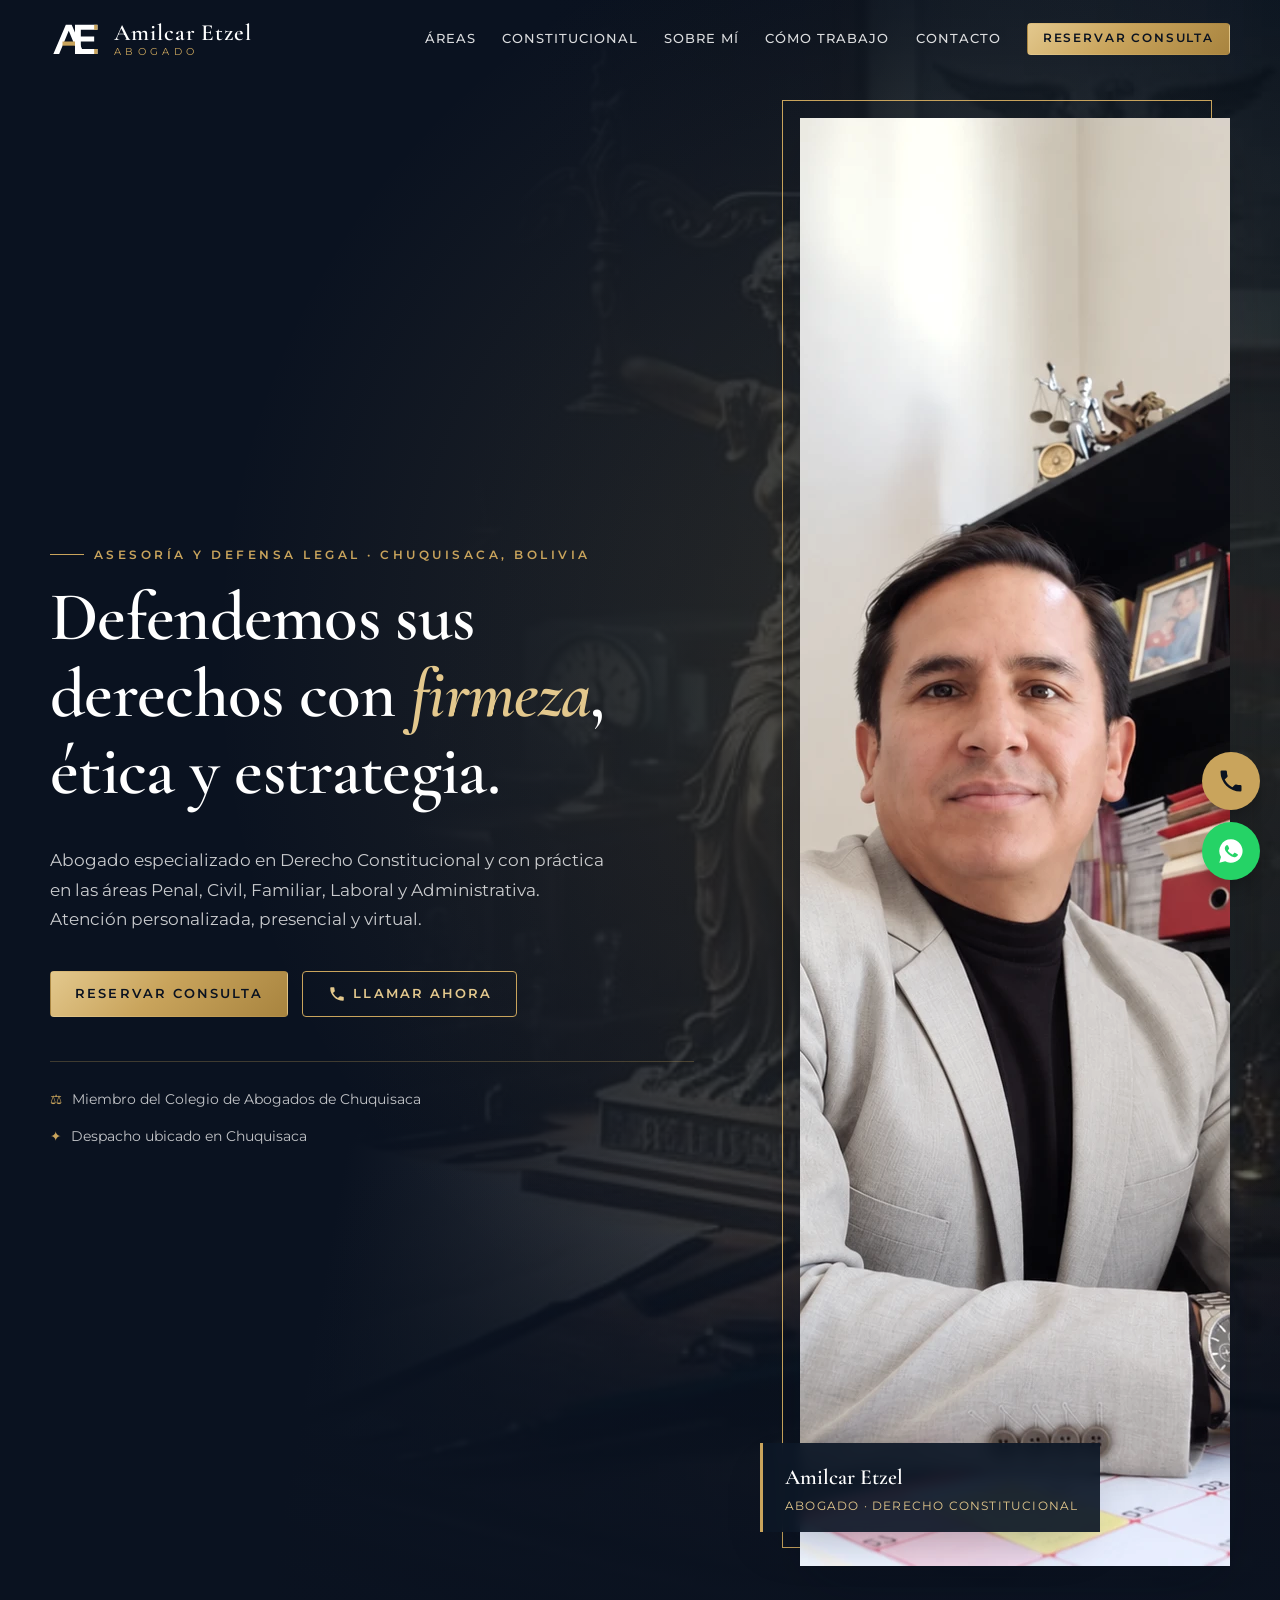
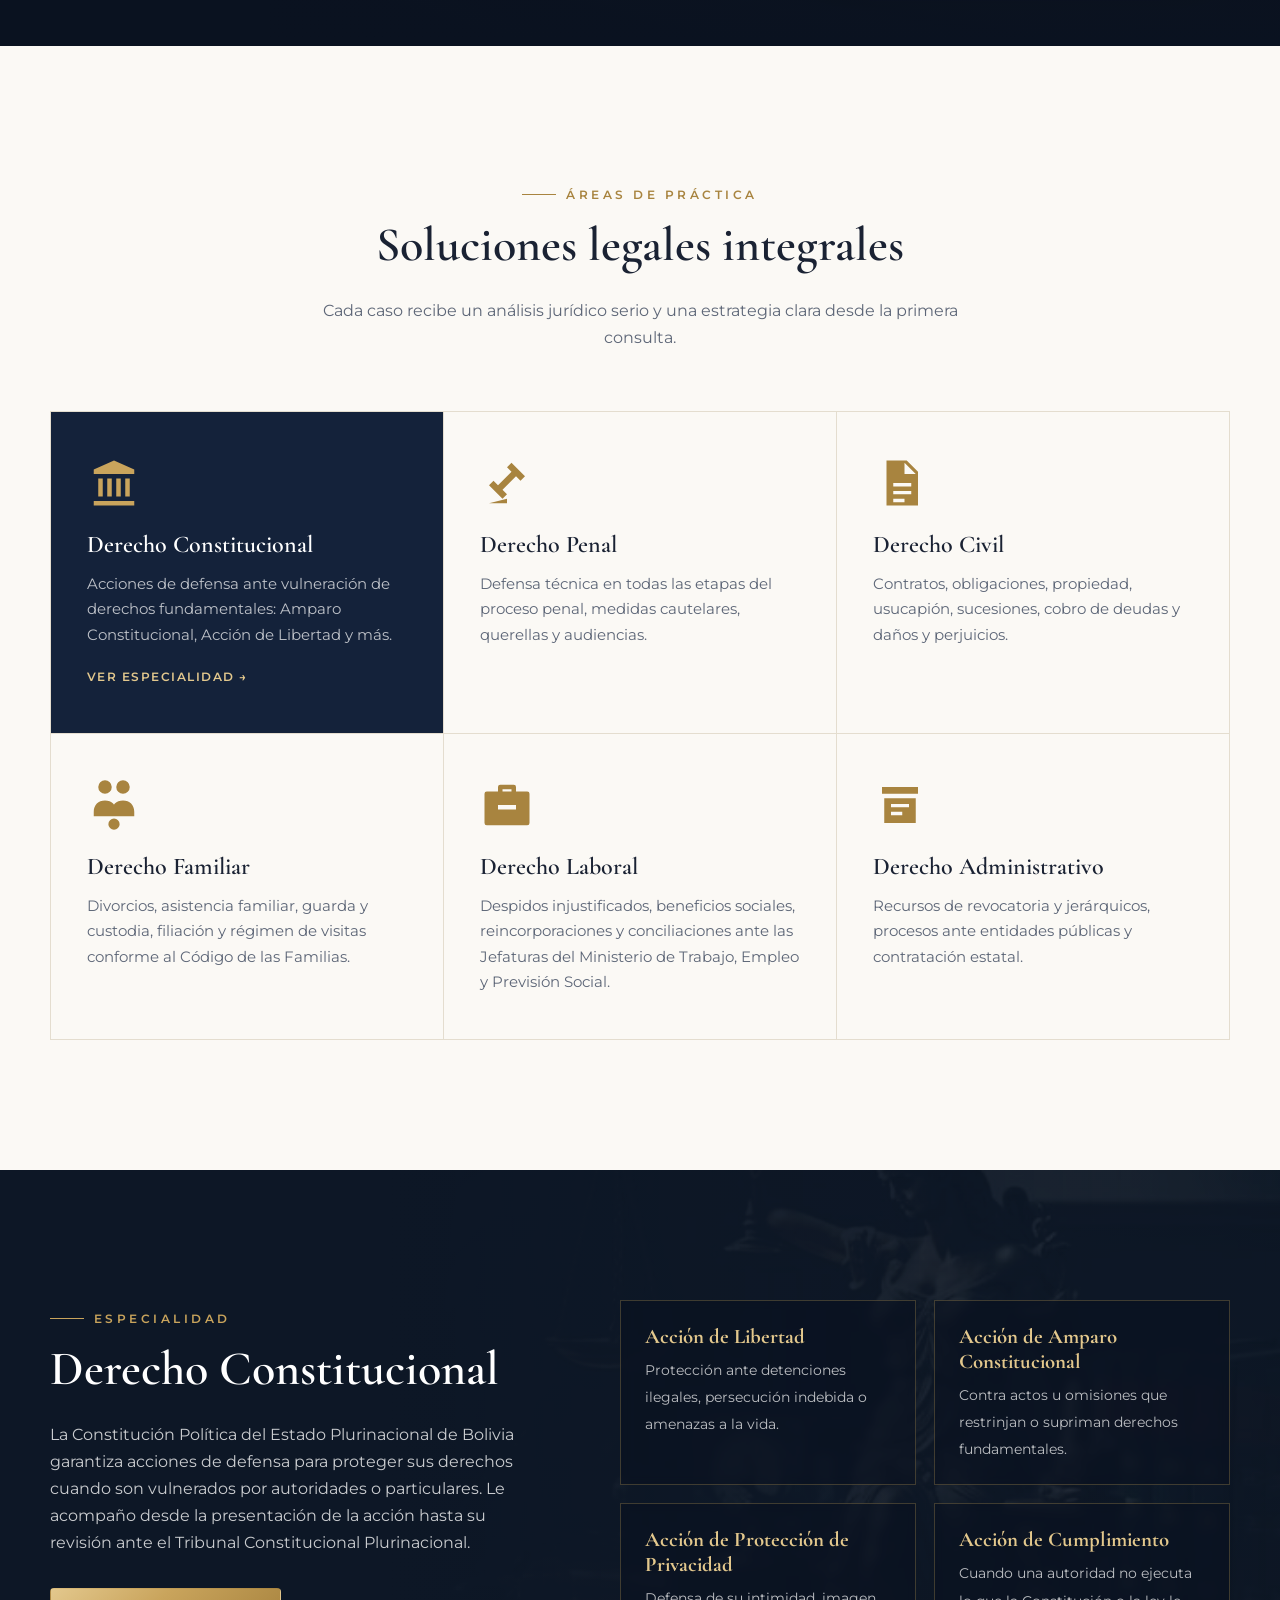
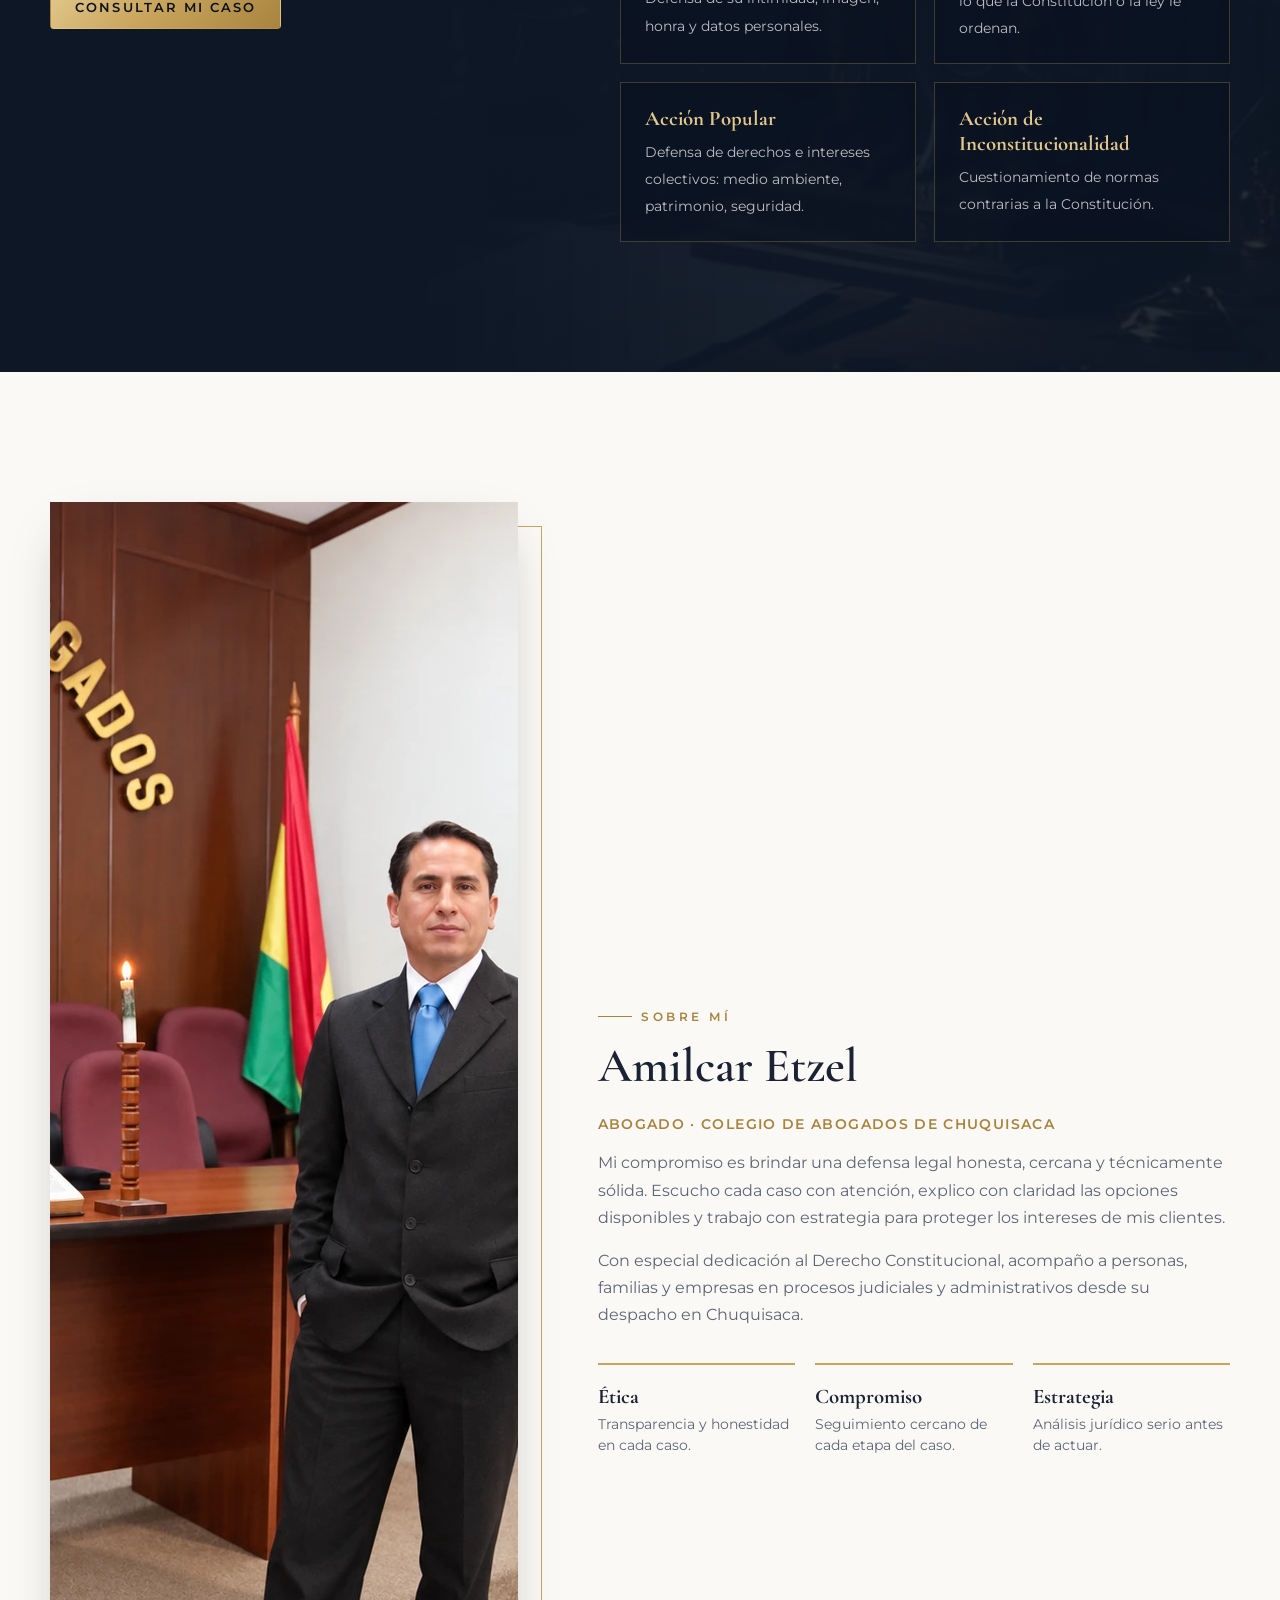
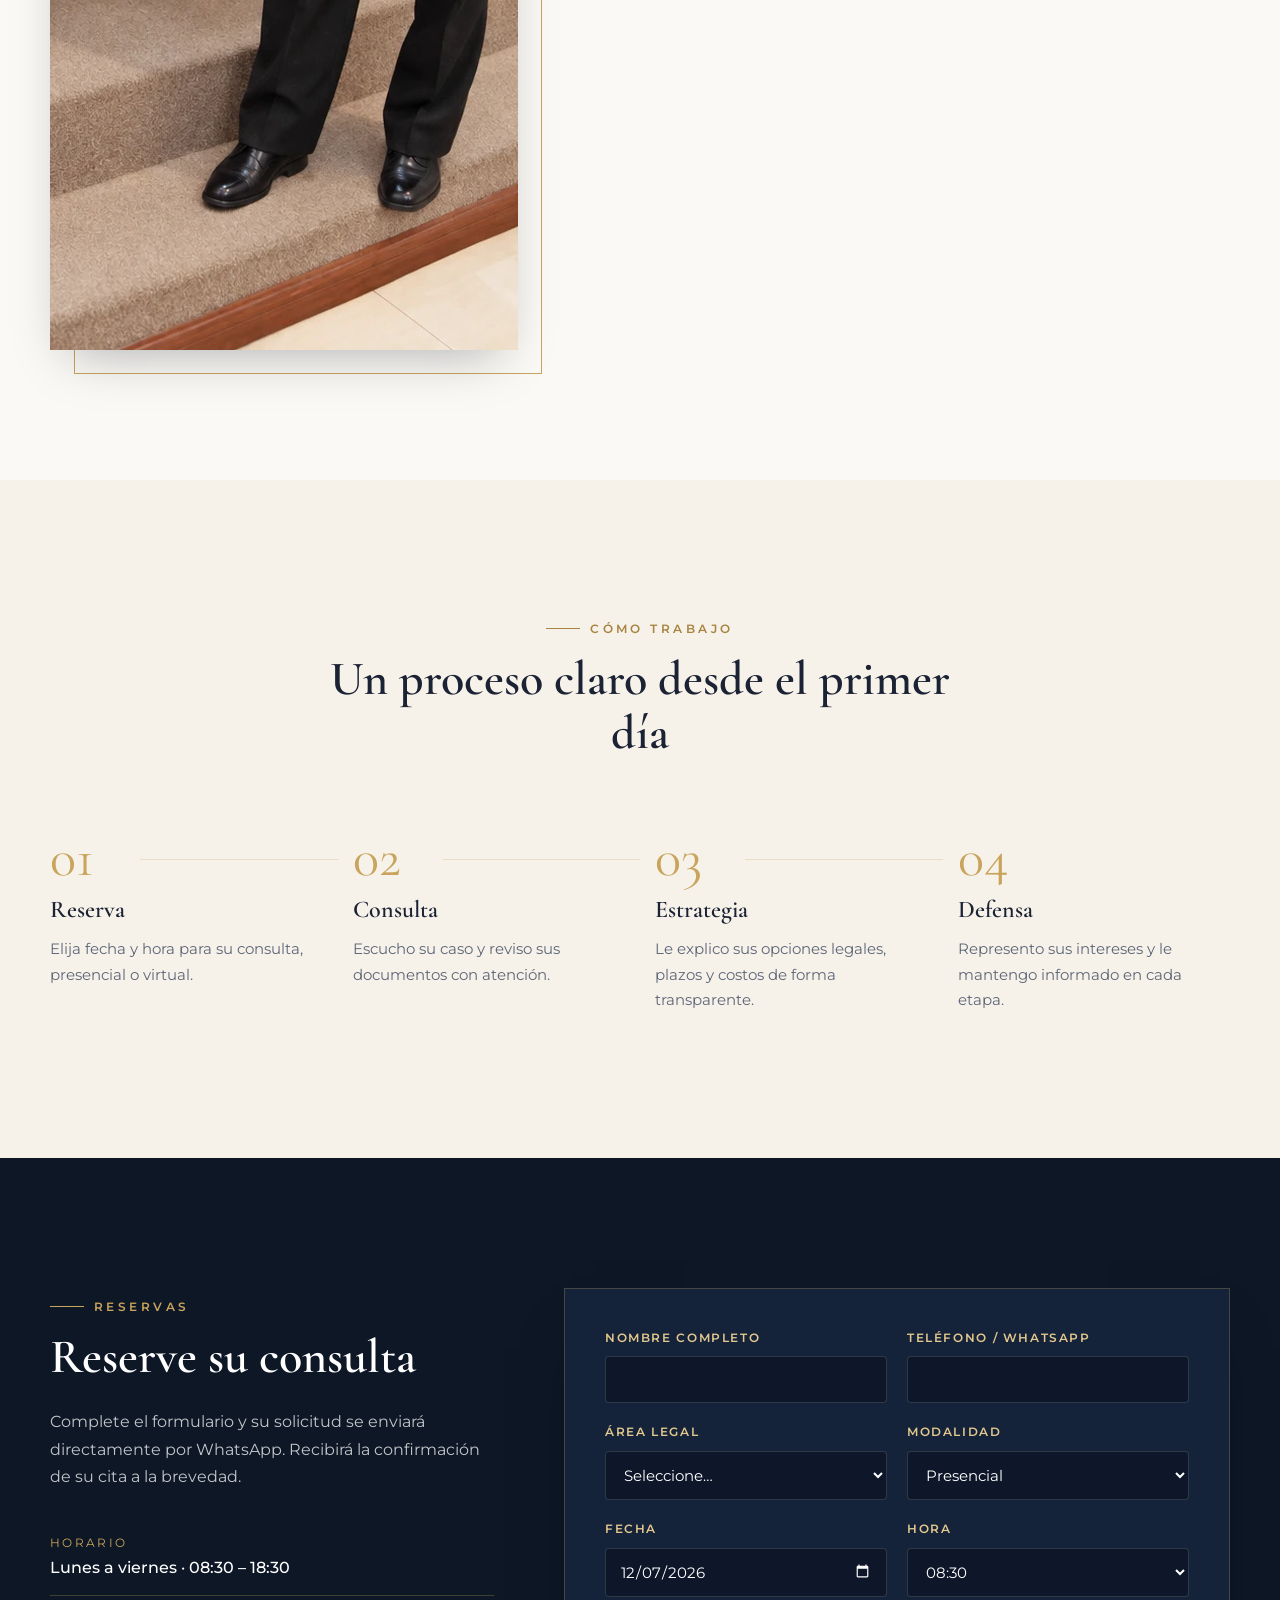
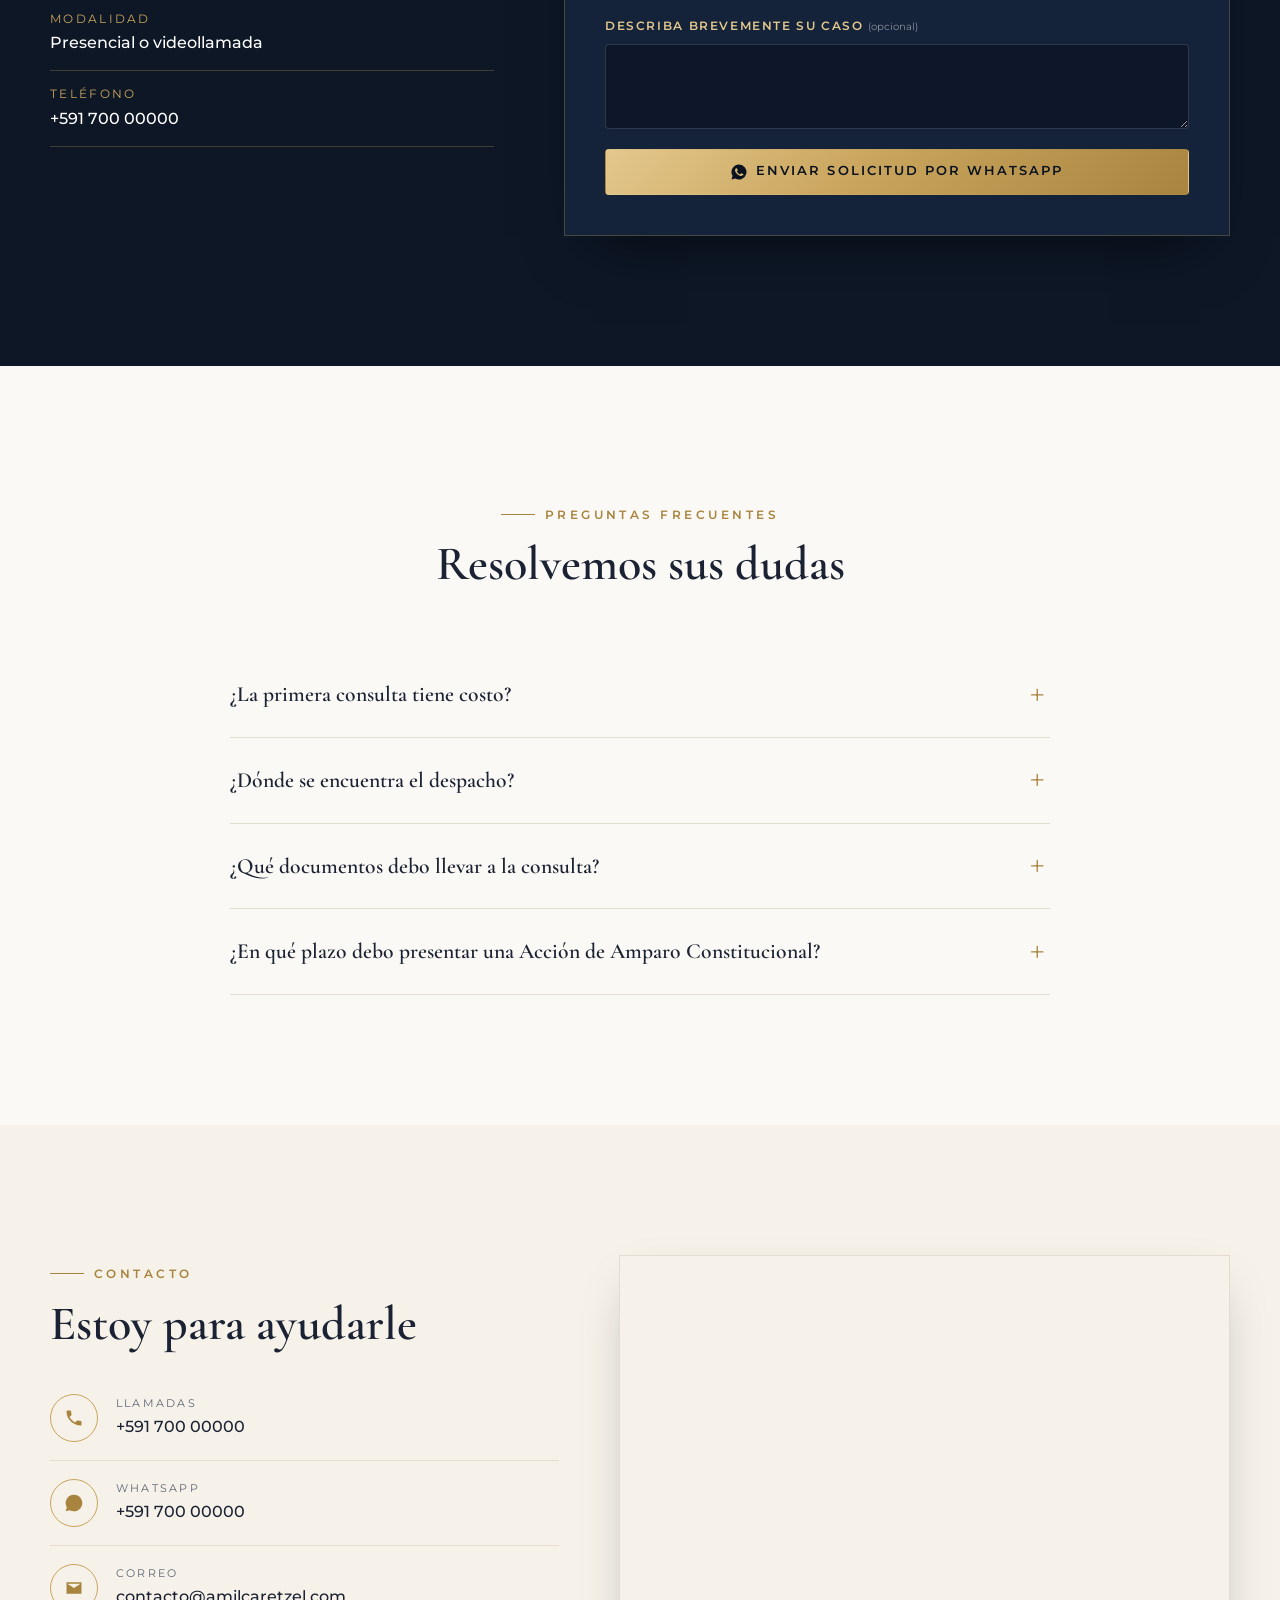
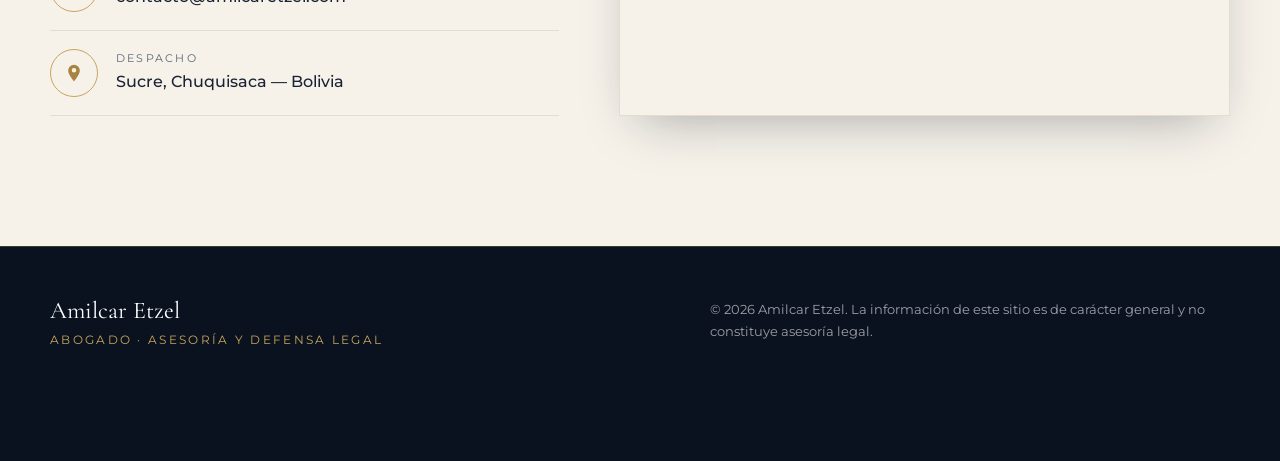
==== index.html @ 88ec8da7 "Sitio web del abogado Amilcar Etzel Página estática (HTML, CSS, JS) con áreas de práctica, sección d" ====
<!DOCTYPE html>
<html lang="es">
<head>
  <meta charset="UTF-8" />
  <meta name="viewport" content="width=device-width, initial-scale=1.0" />
  <title>Amilcar Etzel | Abogado · Asesoría y Defensa Legal en Chuquisaca, Bolivia</title>
  <meta name="description" content="Abogado Amilcar Etzel. Asesoría y defensa legal en Derecho Constitucional, Penal, Civil, Familiar, Laboral y Administrativo en Chuquisaca, Bolivia. Reserve su consulta." />
  <meta property="og:title" content="Amilcar Etzel | Abogado" />
  <meta property="og:description" content="Asesoría y defensa legal. Derecho Constitucional, Penal, Civil, Familiar, Laboral y Administrativo." />
  <meta property="og:image" content="assets/img/amilcar-despacho.webp" />
  <meta name="theme-color" content="#0d1726" />
  <link rel="icon" href="assets/img/favicon.svg" type="image/svg+xml" />
  <link rel="preconnect" href="https://fonts.googleapis.com" />
  <link rel="preconnect" href="https://fonts.gstatic.com" crossorigin />
  <link href="https://fonts.googleapis.com/css2?family=Cormorant+Garamond:wght@500;600;700&family=Montserrat:wght@300;400;500;600&display=swap" rel="stylesheet" />
  <link rel="stylesheet" href="styles.css" />
</head>
<body>

  <!-- ============ HEADER ============ -->
  <header class="header" id="header">
    <div class="container header__inner">
      <a href="#inicio" class="brand" aria-label="Amilcar Etzel, inicio">
        <svg class="brand__mark" viewBox="0 0 120 80" aria-hidden="true">
          <path d="M8 76 L38 6 L52 6 L82 76 L68 76 L45 20 L22 76 Z" fill="currentColor"/>
          <rect x="30" y="46" width="30" height="10" fill="var(--gold)"/>
          <path d="M60 6 H114 V18 H74 V34 H106 V46 H74 V64 H114 V76 H60 Z" fill="currentColor"/>
          <rect x="106" y="6" width="8" height="12" fill="var(--gold)"/>
          <rect x="106" y="64" width="8" height="12" fill="var(--gold)"/>
        </svg>
        <span class="brand__text">
          <span class="brand__name">Amilcar Etzel</span>
          <span class="brand__tag">Abogado</span>
        </span>
      </a>

      <nav class="nav" id="nav" aria-label="Principal">
        <a href="#areas">Áreas</a>
        <a href="#constitucional">Constitucional</a>
        <a href="#sobre-mi">Sobre mí</a>
        <a href="#proceso">Cómo trabajo</a>
        <a href="#contacto">Contacto</a>
        <a href="#reservas" class="btn btn--gold btn--sm">Reservar consulta</a>
      </nav>

      <a class="header__call" data-tel aria-label="Llamar">
        <svg viewBox="0 0 24 24" aria-hidden="true"><path d="M6.6 10.8a15.1 15.1 0 0 0 6.6 6.6l2.2-2.2a1 1 0 0 1 1-.25 11.4 11.4 0 0 0 3.6.57 1 1 0 0 1 1 1V20a1 1 0 0 1-1 1A17 17 0 0 1 3 4a1 1 0 0 1 1-1h3.5a1 1 0 0 1 1 1c0 1.25.2 2.45.57 3.57a1 1 0 0 1-.25 1z"/></svg>
        <span data-phone-text>Llamar</span>
      </a>

      <button class="nav-toggle" id="navToggle" aria-label="Abrir menú" aria-expanded="false" aria-controls="nav">
        <span></span><span></span><span></span>
      </button>
    </div>
  </header>

  <main>
    <!-- ============ HERO ============ -->
    <section class="hero" id="inicio">
      <div class="hero__bg" aria-hidden="true"></div>
      <div class="container hero__inner">
        <div class="hero__copy reveal">
          <p class="eyebrow">Asesoría y Defensa Legal · Chuquisaca, Bolivia</p>
          <h1>Defendemos sus derechos con <em>firmeza</em>, ética y estrategia.</h1>
          <p class="hero__lead">
            Abogado especializado en Derecho Constitucional y con práctica en las áreas Penal, Civil,
            Familiar, Laboral y Administrativa. Atención personalizada, presencial y virtual.
          </p>
          <div class="hero__actions">
            <a href="#reservas" class="btn btn--gold">Reservar consulta</a>
            <a class="btn btn--ghost" data-tel>
              <svg viewBox="0 0 24 24" aria-hidden="true"><path d="M6.6 10.8a15.1 15.1 0 0 0 6.6 6.6l2.2-2.2a1 1 0 0 1 1-.25 11.4 11.4 0 0 0 3.6.57 1 1 0 0 1 1 1V20a1 1 0 0 1-1 1A17 17 0 0 1 3 4a1 1 0 0 1 1-1h3.5a1 1 0 0 1 1 1c0 1.25.2 2.45.57 3.57a1 1 0 0 1-.25 1z"/></svg>
              Llamar ahora
            </a>
          </div>
          <ul class="hero__badges">
            <li><span>⚖</span> Miembro del Colegio de Abogados de Chuquisaca</li>
            <li><span>✦</span> Despacho ubicado en Chuquisaca</li>
          </ul>
        </div>

        <div class="hero__photo reveal">
          <div class="hero__frame">
            <img src="assets/img/amilcar-despacho.webp" alt="Abogado Amilcar Etzel en su despacho" width="1086" height="1448" />
          </div>
          <div class="hero__card">
            <strong>Amilcar Etzel</strong>
            <span>Abogado · Derecho Constitucional</span>
          </div>
        </div>
      </div>
    </section>

    <!-- ============ ÁREAS ============ -->
    <section class="section" id="areas">
      <div class="container">
        <header class="section__head reveal">
          <p class="eyebrow">Áreas de práctica</p>
          <h2>Soluciones legales integrales</h2>
          <p>Cada caso recibe un análisis jurídico serio y una estrategia clara desde la primera consulta.</p>
        </header>

        <div class="areas">
          <article class="area area--featured reveal">
            <div class="area__icon">
              <svg viewBox="0 0 48 48" aria-hidden="true"><path d="M24 4 6 12v4h36v-4L24 4Zm-14 16v16h4V20h-4Zm8 0v16h4V20h-4Zm8 0v16h4V20h-4Zm8 0v16h4V20h-4ZM6 40v4h36v-4H6Z"/></svg>
            </div>
            <h3>Derecho Constitucional</h3>
            <p>Acciones de defensa ante vulneración de derechos fundamentales: Amparo Constitucional, Acción de Libertad y más.</p>
            <a href="#constitucional" class="area__link">Ver especialidad →</a>
          </article>

          <article class="area reveal">
            <div class="area__icon">
              <svg viewBox="0 0 48 48" aria-hidden="true"><path d="m28 6-4 4 4 4-12 12-4-4-4 4 12 12 4-4-4-4 12-12 4 4 4-4L28 6Zm-4 32L8 42h16v-4Z"/></svg>
            </div>
            <h3>Derecho Penal</h3>
            <p>Defensa técnica en todas las etapas del proceso penal, medidas cautelares, querellas y audiencias.</p>
          </article>

          <article class="area reveal">
            <div class="area__icon">
              <svg viewBox="0 0 48 48" aria-hidden="true"><path d="M12 4h18l10 10v30H12V4Zm16 2v10h10M18 24h16v3H18v-3Zm0 7h16v3H18v-3Zm0 7h10v3H18v-3Z" fill-rule="evenodd"/></svg>
            </div>
            <h3>Derecho Civil</h3>
            <p>Contratos, obligaciones, propiedad, usucapión, sucesiones, cobro de deudas y daños y perjuicios.</p>
          </article>

          <article class="area reveal">
            <div class="area__icon">
              <svg viewBox="0 0 48 48" aria-hidden="true"><path d="M16 14a6 6 0 1 1 0-12 6 6 0 0 1 0 12Zm16 0a6 6 0 1 1 0-12 6 6 0 0 1 0 12ZM6 30c0-6 4-10 10-10s10 4 10 10v4H6v-4Zm16 0c0-6 4-10 10-10s10 4 10 10v4H22v-4Zm2 6a5 5 0 1 1 0 10 5 5 0 0 1 0-10Z"/></svg>
            </div>
            <h3>Derecho Familiar</h3>
            <p>Divorcios, asistencia familiar, guarda y custodia, filiación y régimen de visitas conforme al Código de las Familias.</p>
          </article>

          <article class="area reveal">
            <div class="area__icon">
              <svg viewBox="0 0 48 48" aria-hidden="true"><path d="M18 6h12a2 2 0 0 1 2 2v4h10a2 2 0 0 1 2 2v26a2 2 0 0 1-2 2H6a2 2 0 0 1-2-2V14a2 2 0 0 1 2-2h10V8a2 2 0 0 1 2-2Zm2 6h8V10h-8v2Zm-4 12v4h16v-4H16Z"/></svg>
            </div>
            <h3>Derecho Laboral</h3>
            <p>Despidos injustificados, beneficios sociales, reincorporaciones y conciliaciones ante las Jefaturas del Ministerio de Trabajo, Empleo y Previsión Social.</p>
          </article>

          <article class="area reveal">
            <div class="area__icon">
              <svg viewBox="0 0 48 48" aria-hidden="true"><path d="M8 8h32v6H8V8Zm2 10h28v22H10V18Zm6 5v3h16v-3H16Zm0 7v3h10v-3H16Z"/></svg>
            </div>
            <h3>Derecho Administrativo</h3>
            <p>Recursos de revocatoria y jerárquicos, procesos ante entidades públicas y contratación estatal.</p>
          </article>
        </div>
      </div>
    </section>

    <!-- ============ CONSTITUCIONAL ============ -->
    <section class="section section--dark constitucional" id="constitucional">
      <div class="constitucional__bg" aria-hidden="true"></div>
      <div class="container constitucional__inner">
        <div class="constitucional__copy reveal">
          <p class="eyebrow">Especialidad</p>
          <h2>Derecho Constitucional</h2>
          <p>
            La Constitución Política del Estado Plurinacional de Bolivia garantiza acciones de defensa
            para proteger sus derechos cuando son vulnerados por autoridades o particulares.
            Le acompaño desde la presentación de la acción hasta su revisión ante el
            Tribunal Constitucional Plurinacional.
          </p>
          <a href="#reservas" class="btn btn--gold">Consultar mi caso</a>
        </div>

        <ul class="acciones reveal">
          <li><strong>Acción de Libertad</strong><span>Protección ante detenciones ilegales, persecución indebida o amenazas a la vida.</span></li>
          <li><strong>Acción de Amparo Constitucional</strong><span>Contra actos u omisiones que restrinjan o supriman derechos fundamentales.</span></li>
          <li><strong>Acción de Protección de Privacidad</strong><span>Defensa de su intimidad, imagen, honra y datos personales.</span></li>
          <li><strong>Acción de Cumplimiento</strong><span>Cuando una autoridad no ejecuta lo que la Constitución o la ley le ordenan.</span></li>
          <li><strong>Acción Popular</strong><span>Defensa de derechos e intereses colectivos: medio ambiente, patrimonio, seguridad.</span></li>
          <li><strong>Acción de Inconstitucionalidad</strong><span>Cuestionamiento de normas contrarias a la Constitución.</span></li>
        </ul>
      </div>
    </section>

    <!-- ============ SOBRE MÍ ============ -->
    <section class="section" id="sobre-mi">
      <div class="container about">
        <div class="about__photo reveal">
          <img src="assets/img/amilcar-colegio-abogados.webp" alt="Amilcar Etzel en el Colegio de Abogados de Chuquisaca" width="1086" height="1448" loading="lazy" />
        </div>
        <div class="about__copy reveal">
          <p class="eyebrow">Sobre mí</p>
          <h2>Amilcar Etzel</h2>
          <p class="about__role">Abogado · Colegio de Abogados de Chuquisaca</p>
          <p>
            Mi compromiso es brindar una defensa legal honesta, cercana y técnicamente sólida.
            Escucho cada caso con atención, explico con claridad las opciones disponibles y
            trabajo con estrategia para proteger los intereses de mis clientes.
          </p>
          <p>
            Con especial dedicación al Derecho Constitucional, acompaño a personas, familias y
            empresas en procesos judiciales y administrativos desde su despacho en Chuquisaca.
          </p>
          <ul class="values">
            <li><strong>Ética</strong><span>Transparencia y honestidad en cada caso.</span></li>
            <li><strong>Compromiso</strong><span>Seguimiento cercano de cada etapa del caso.</span></li>
            <li><strong>Estrategia</strong><span>Análisis jurídico serio antes de actuar.</span></li>
          </ul>
        </div>
      </div>
    </section>

    <!-- ============ PROCESO ============ -->
    <section class="section section--ivory" id="proceso">
      <div class="container">
        <header class="section__head reveal">
          <p class="eyebrow">Cómo trabajo</p>
          <h2>Un proceso claro desde el primer día</h2>
        </header>
        <ol class="steps">
          <li class="reveal"><span class="steps__n">01</span><h3>Reserva</h3><p>Elija fecha y hora para su consulta, presencial o virtual.</p></li>
          <li class="reveal"><span class="steps__n">02</span><h3>Consulta</h3><p>Escucho su caso y reviso sus documentos con atención.</p></li>
          <li class="reveal"><span class="steps__n">03</span><h3>Estrategia</h3><p>Le explico sus opciones legales, plazos y costos de forma transparente.</p></li>
          <li class="reveal"><span class="steps__n">04</span><h3>Defensa</h3><p>Represento sus intereses y le mantengo informado en cada etapa.</p></li>
        </ol>
      </div>
    </section>

    <!-- ============ RESERVAS ============ -->
    <section class="section section--dark" id="reservas">
      <div class="container booking">
        <div class="booking__intro reveal">
          <p class="eyebrow">Reservas</p>
          <h2>Reserve su consulta</h2>
          <p>Complete el formulario y su solicitud se enviará directamente por WhatsApp. Recibirá la confirmación de su cita a la brevedad.</p>
          <ul class="booking__info">
            <li><span>Horario</span><strong data-hours>Lunes a viernes · 08:30 – 18:30</strong></li>
            <li><span>Modalidad</span><strong>Presencial o videollamada</strong></li>
            <li><span>Teléfono</span><a data-tel><strong data-phone-text>—</strong></a></li>
          </ul>
        </div>

        <form class="booking__form reveal" id="bookingForm" novalidate>
          <div class="field">
            <label for="nombre">Nombre completo</label>
            <input id="nombre" name="nombre" type="text" autocomplete="name" required />
          </div>
          <div class="field">
            <label for="telefono">Teléfono / WhatsApp</label>
            <input id="telefono" name="telefono" type="tel" autocomplete="tel" required />
          </div>
          <div class="field">
            <label for="area">Área legal</label>
            <select id="area" name="area" required>
              <option value="">Seleccione…</option>
              <option>Derecho Constitucional</option>
              <option>Derecho Penal</option>
              <option>Derecho Civil</option>
              <option>Derecho Familiar</option>
              <option>Derecho Laboral</option>
              <option>Derecho Administrativo</option>
              <option>Otro / No estoy seguro</option>
            </select>
          </div>
          <div class="field">
            <label for="modalidad">Modalidad</label>
            <select id="modalidad" name="modalidad" required>
              <option>Presencial</option>
              <option>Videollamada</option>
            </select>
          </div>
          <div class="field">
            <label for="fecha">Fecha</label>
            <input id="fecha" name="fecha" type="date" required />
          </div>
          <div class="field">
            <label for="hora">Hora</label>
            <select id="hora" name="hora" required></select>
          </div>
          <div class="field field--full">
            <label for="mensaje">Describa brevemente su caso <small>(opcional)</small></label>
            <textarea id="mensaje" name="mensaje" rows="3"></textarea>
          </div>
          <p class="form__error" id="formError" role="alert" hidden></p>
          <button type="submit" class="btn btn--gold btn--block">
            <svg viewBox="0 0 24 24" aria-hidden="true"><path d="M12 2a10 10 0 0 0-8.6 15.1L2 22l5-1.3A10 10 0 1 0 12 2Zm5.3 14.1c-.2.6-1.3 1.2-1.8 1.2-.5.1-1 .1-3.3-.8a11.7 11.7 0 0 1-4.5-4c-.3-.5-1-1.5-1-2.8s.7-2 1-2.3c.2-.3.5-.4.7-.4h.5c.2 0 .4 0 .6.5l.8 2c.1.2.1.4 0 .6l-.4.6-.4.4c-.1.1-.3.3-.1.6.2.3.7 1.2 1.6 1.9 1 .9 1.9 1.2 2.2 1.3.3.1.5.1.6-.1l.9-1.1c.2-.3.4-.2.7-.1l1.9.9c.3.1.5.2.5.3.1.2.1.7-.1 1.3Z"/></svg>
            Enviar solicitud por WhatsApp
          </button>
          <div class="booking__done" id="bookingDone" hidden>
            <p>✓ ¡Solicitud preparada! Si WhatsApp no se abrió, <a id="waRetry" target="_blank" rel="noopener">pulse aquí</a>.</p>
            <a id="gcalLink" class="btn btn--ghost btn--block" target="_blank" rel="noopener">Añadir la cita a mi Google Calendar</a>
          </div>
        </form>
      </div>
    </section>

    <!-- ============ FAQ ============ -->
    <section class="section" id="faq">
      <div class="container container--narrow">
        <header class="section__head reveal">
          <p class="eyebrow">Preguntas frecuentes</p>
          <h2>Resolvemos sus dudas</h2>
        </header>
        <div class="faq reveal">
          <details>
            <summary>¿La primera consulta tiene costo?</summary>
            <p>Al reservar le informaremos el costo de la consulta inicial. Siempre conocerá los honorarios antes de iniciar cualquier trámite.</p>
          </details>
          <details>
            <summary>¿Dónde se encuentra el despacho?</summary>
            <p>El despacho se ubica en Chuquisaca. Si no puede asistir en persona, la consulta inicial también puede realizarse por videollamada.</p>
          </details>
          <details>
            <summary>¿Qué documentos debo llevar a la consulta?</summary>
            <p>Su documento de identidad y cualquier documento relacionado con el caso: notificaciones, contratos, resoluciones o denuncias.</p>
          </details>
          <details>
            <summary>¿En qué plazo debo presentar una Acción de Amparo Constitucional?</summary>
            <p>Por regla general, dentro de los seis meses desde la vulneración del derecho o desde que se tuvo conocimiento de ella. Consulte cuanto antes para no perder plazos.</p>
          </details>
        </div>
      </div>
    </section>

    <!-- ============ CONTACTO ============ -->
    <section class="section section--ivory" id="contacto">
      <div class="container contact">
        <div class="contact__copy reveal">
          <p class="eyebrow">Contacto</p>
          <h2>Estoy para ayudarle</h2>
          <ul class="contact__list">
            <li>
              <span class="contact__ico"><svg viewBox="0 0 24 24"><path d="M6.6 10.8a15.1 15.1 0 0 0 6.6 6.6l2.2-2.2a1 1 0 0 1 1-.25 11.4 11.4 0 0 0 3.6.57 1 1 0 0 1 1 1V20a1 1 0 0 1-1 1A17 17 0 0 1 3 4a1 1 0 0 1 1-1h3.5a1 1 0 0 1 1 1c0 1.25.2 2.45.57 3.57a1 1 0 0 1-.25 1z"/></svg></span>
              <div><small>Llamadas</small><a data-tel data-phone-text>—</a></div>
            </li>
            <li>
              <span class="contact__ico"><svg viewBox="0 0 24 24"><path d="M12 2a10 10 0 0 0-8.6 15.1L2 22l5-1.3A10 10 0 1 0 12 2Z"/></svg></span>
              <div><small>WhatsApp</small><a data-wa target="_blank" rel="noopener" data-wa-text>—</a></div>
            </li>
            <li>
              <span class="contact__ico"><svg viewBox="0 0 24 24"><path d="M3 5h18v14H3V5Zm2 2v.5l7 4.5 7-4.5V7H5Z"/></svg></span>
              <div><small>Correo</small><a data-mail data-mail-text>—</a></div>
            </li>
            <li>
              <span class="contact__ico"><svg viewBox="0 0 24 24"><path d="M12 2a7 7 0 0 0-7 7c0 5 7 13 7 13s7-8 7-13a7 7 0 0 0-7-7Zm0 9.5A2.5 2.5 0 1 1 12 6a2.5 2.5 0 0 1 0 5.5Z"/></svg></span>
              <div><small>Despacho</small><span data-address>—</span></div>
            </li>
          </ul>
        </div>
        <div class="contact__map reveal">
          <iframe id="mapFrame" title="Ubicación del despacho" loading="lazy" referrerpolicy="no-referrer-when-downgrade"></iframe>
        </div>
      </div>
    </section>
  </main>

  <!-- ============ FOOTER ============ -->
  <footer class="footer">
    <div class="container footer__inner">
      <div>
        <p class="footer__brand">Amilcar Etzel</p>
        <p class="footer__tag">Abogado · Asesoría y Defensa Legal</p>
      </div>
      <p class="footer__legal">© <span id="year"></span> Amilcar Etzel. La información de este sitio es de carácter general y no constituye asesoría legal.</p>
    </div>
  </footer>

  <!-- Botones flotantes -->
  <div class="fab">
    <a class="fab__btn fab__btn--call" data-tel aria-label="Llamar">
      <svg viewBox="0 0 24 24"><path d="M6.6 10.8a15.1 15.1 0 0 0 6.6 6.6l2.2-2.2a1 1 0 0 1 1-.25 11.4 11.4 0 0 0 3.6.57 1 1 0 0 1 1 1V20a1 1 0 0 1-1 1A17 17 0 0 1 3 4a1 1 0 0 1 1-1h3.5a1 1 0 0 1 1 1c0 1.25.2 2.45.57 3.57a1 1 0 0 1-.25 1z"/></svg>
    </a>
    <a class="fab__btn fab__btn--wa" data-wa target="_blank" rel="noopener" aria-label="WhatsApp">
      <svg viewBox="0 0 24 24"><path d="M12 2a10 10 0 0 0-8.6 15.1L2 22l5-1.3A10 10 0 1 0 12 2Zm5.3 14.1c-.2.6-1.3 1.2-1.8 1.2-.5.1-1 .1-3.3-.8a11.7 11.7 0 0 1-4.5-4c-.3-.5-1-1.5-1-2.8s.7-2 1-2.3c.2-.3.5-.4.7-.4h.5c.2 0 .4 0 .6.5l.8 2c.1.2.1.4 0 .6l-.4.6-.4.4c-.1.1-.3.3-.1.6.2.3.7 1.2 1.6 1.9 1 .9 1.9 1.2 2.2 1.3.3.1.5.1.6-.1l.9-1.1c.2-.3.4-.2.7-.1l1.9.9c.3.1.5.2.5.3.1.2.1.7-.1 1.3Z"/></svg>
    </a>
  </div>

  <script src="config.js"></script>
  <script src="script.js"></script>
</body>
</html>
---- styles.css ----
/* ================= Tokens ================= */
:root {
  --navy-900: #0a1220;
  --navy-800: #0d1726;
  --navy-700: #14223a;
  --navy-600: #1d2f4d;
  --gold: #c9a45c;
  --gold-light: #e3c88d;
  --gold-dark: #a8843f;
  --ivory: #f6f2ea;
  --paper: #fbf9f5;
  --ink: #1a2233;
  --muted: #5d6677;
  --line: rgba(201, 164, 92, .28);
  --serif: "Cormorant Garamond", Georgia, serif;
  --sans: "Montserrat", system-ui, sans-serif;
  --radius: 4px;
  --shadow: 0 20px 50px -20px rgba(10, 18, 32, .35);
  --header-h: 78px;
}

*, *::before, *::after { box-sizing: border-box; }
html { scroll-behavior: smooth; scroll-padding-top: var(--header-h); }
body {
  margin: 0;
  font-family: var(--sans);
  font-size: 16px;
  line-height: 1.7;
  color: var(--ink);
  background: var(--paper);
  -webkit-font-smoothing: antialiased;
}
body.no-scroll { overflow: hidden; }
img { max-width: 100%; display: block; }
a { color: inherit; text-decoration: none; }
h1, h2, h3 { font-family: var(--serif); font-weight: 600; line-height: 1.12; margin: 0 0 .5em; }
h1 { font-size: clamp(2.5rem, 5.4vw, 4.4rem); letter-spacing: -.01em; }
h2 { font-size: clamp(2rem, 3.8vw, 3rem); }
h3 { font-size: 1.5rem; }
p { margin: 0 0 1em; }
svg { fill: currentColor; }

.container { width: min(1180px, 100% - 40px); margin-inline: auto; }
.container--narrow { width: min(820px, 100% - 40px); }

.eyebrow {
  font-size: .78rem;
  letter-spacing: .28em;
  text-transform: uppercase;
  color: var(--gold-dark);
  font-weight: 600;
  display: inline-flex;
  align-items: center;
  gap: .8em;
  margin-bottom: 1.1em;
}
.eyebrow::before { content: ""; width: 34px; height: 1px; background: currentColor; }

/* ================= Buttons ================= */
.btn {
  display: inline-flex; align-items: center; justify-content: center; gap: .6em;
  padding: 1em 1.9em;
  font: 600 .8rem/1 var(--sans);
  letter-spacing: .16em; text-transform: uppercase;
  border: 1px solid transparent; border-radius: var(--radius);
  cursor: pointer; transition: .25s ease;
}
.btn svg { width: 18px; height: 18px; }
.btn--gold { background: linear-gradient(135deg, var(--gold-light), var(--gold) 45%, var(--gold-dark)); color: var(--navy-900); }
.btn--gold:hover { transform: translateY(-2px); box-shadow: 0 12px 30px -10px rgba(201,164,92,.7); }
.btn--ghost { border-color: var(--gold); color: var(--gold-light); background: transparent; }
.btn--ghost:hover { background: rgba(201,164,92,.12); }
.btn--sm { padding: .8em 1.3em; font-size: .72rem; }
.btn--block { width: 100%; }

/* ================= Header ================= */
.header {
  position: fixed; inset: 0 0 auto; z-index: 50;
  height: var(--header-h);
  color: #fff;
  transition: background .3s, box-shadow .3s, height .3s;
}
.header--scrolled { background: rgba(10, 18, 32, .94); backdrop-filter: blur(10px); box-shadow: 0 1px 0 var(--line); }
.header__inner { height: 100%; display: flex; align-items: center; gap: 28px; }
.brand { display: flex; align-items: center; gap: 14px; margin-right: auto; }
.brand__mark { width: 50px; height: 34px; color: #fff; }
.brand__text { display: flex; flex-direction: column; line-height: 1.1; }
.brand__name { font-family: var(--serif); font-size: 1.45rem; font-weight: 600; letter-spacing: .04em; }
.brand__tag { font-size: .64rem; letter-spacing: .42em; text-transform: uppercase; color: var(--gold); }

.nav { display: flex; align-items: center; gap: 26px; }
.nav a:not(.btn) { font-size: .8rem; font-weight: 500; letter-spacing: .08em; text-transform: uppercase; opacity: .85; position: relative; }
.nav a:not(.btn)::after { content: ""; position: absolute; left: 0; bottom: -6px; width: 0; height: 1px; background: var(--gold); transition: width .25s; }
.nav a:not(.btn):hover { opacity: 1; }
.nav a:not(.btn):hover::after { width: 100%; }

.header__call { display: none; align-items: center; gap: 8px; color: var(--gold-light); font-weight: 600; font-size: .85rem; }
.header__call svg { width: 18px; height: 18px; }

.nav-toggle { display: none; background: none; border: 0; width: 44px; height: 44px; cursor: pointer; padding: 10px; }
.nav-toggle span { display: block; height: 2px; background: #fff; margin: 5px 0; transition: .3s; }
.nav-toggle[aria-expanded="true"] span:nth-child(1) { transform: translateY(7px) rotate(45deg); }
.nav-toggle[aria-expanded="true"] span:nth-child(2) { opacity: 0; }
.nav-toggle[aria-expanded="true"] span:nth-child(3) { transform: translateY(-7px) rotate(-45deg); }

/* ================= Hero ================= */
.hero {
  position: relative; overflow: hidden;
  min-height: 100vh; min-height: 100svh;
  display: flex; align-items: center;
  padding: calc(var(--header-h) + 40px) 0 80px;
  background: var(--navy-900); color: #fff;
}
.hero__bg {
  position: absolute; inset: 0;
  background:
    radial-gradient(ellipse at 75% 40%, rgba(201,164,92,.18), transparent 55%),
    linear-gradient(100deg, var(--navy-900) 35%, rgba(10,18,32,.8) 60%, rgba(10,18,32,.55)),
    url("assets/img/justicia-escritorio.webp") right center / cover no-repeat;
}
.hero__bg::after {
  content: ""; position: absolute; inset: 0;
  background: linear-gradient(to top, var(--navy-900), transparent 30%);
}
.hero__inner { position: relative; display: grid; grid-template-columns: 1.15fr .85fr; gap: 60px; align-items: center; }
.hero h1 em { font-style: italic; color: var(--gold-light); }
.hero .eyebrow { color: var(--gold); }
.hero__lead { font-size: 1.08rem; color: rgba(255,255,255,.78); max-width: 560px; margin-bottom: 2.2em; }
.hero__actions { display: flex; flex-wrap: wrap; gap: 14px; margin-bottom: 44px; }
.hero__badges { list-style: none; padding: 26px 0 0; margin: 0; display: flex; flex-wrap: wrap; gap: 14px 30px; border-top: 1px solid var(--line); font-size: .85rem; color: rgba(255,255,255,.75); }
.hero__badges span { color: var(--gold); margin-right: 6px; }

.hero__photo { position: relative; justify-self: end; width: min(430px, 100%); }
.hero__frame { position: relative; }
.hero__frame::before {
  content: ""; position: absolute; inset: -18px 18px 18px -18px;
  border: 1px solid var(--gold); z-index: 0;
}
.hero__frame img {
  position: relative; z-index: 1;
  aspect-ratio: 4 / 5; object-fit: cover; object-position: center 20%;
  width: 100%; box-shadow: var(--shadow);
  filter: saturate(.9) contrast(1.03);
}
.hero__card {
  position: absolute; z-index: 2; left: -40px; bottom: 34px;
  background: rgba(13, 23, 38, .92); backdrop-filter: blur(6px);
  border-left: 3px solid var(--gold);
  padding: 16px 22px; display: flex; flex-direction: column;
  box-shadow: var(--shadow);
}
.hero__card strong { font-family: var(--serif); font-size: 1.35rem; font-weight: 600; }
.hero__card span { font-size: .75rem; letter-spacing: .1em; color: var(--gold-light); text-transform: uppercase; }

/* ================= Sections ================= */
.section { padding: clamp(80px, 11vw, 130px) 0; position: relative; }
.section--dark { background: var(--navy-800); color: #fff; }
.section--dark .eyebrow { color: var(--gold); }
.section--ivory { background: var(--ivory); }
.section__head { text-align: center; max-width: 640px; margin: 0 auto 60px; }
.section__head p:not(.eyebrow) { color: var(--muted); }

/* Áreas */
.areas { display: grid; grid-template-columns: repeat(3, 1fr); gap: 1px; background: #e4ddcf; border: 1px solid #e4ddcf; }
.area { background: var(--paper); padding: 44px 36px; transition: background .3s, transform .3s; position: relative; }
.area::before { content: ""; position: absolute; left: 0; top: 0; height: 3px; width: 0; background: var(--gold); transition: width .35s; }
.area:hover::before { width: 100%; }
.area:hover { background: #fff; }
.area__icon { width: 54px; height: 54px; color: var(--gold-dark); margin-bottom: 22px; }
.area__icon svg { width: 100%; height: 100%; }
.area p { color: var(--muted); font-size: .94rem; margin: 0; }
.area--featured { background: var(--navy-700); color: #fff; }
.area--featured:hover { background: var(--navy-600); }
.area--featured .area__icon { color: var(--gold); }
.area--featured p { color: rgba(255,255,255,.72); }
.area__link { display: inline-block; margin-top: 18px; font-size: .78rem; font-weight: 600; letter-spacing: .12em; text-transform: uppercase; color: var(--gold-light); }

/* Constitucional */
.constitucional { overflow: hidden; }
.constitucional__bg {
  position: absolute; inset: 0;
  background: linear-gradient(90deg, var(--navy-800) 30%, rgba(13,23,38,.88)), url("assets/img/justicia-escritorio.webp") center / cover;
  opacity: .9;
}
.constitucional__inner { position: relative; display: grid; grid-template-columns: .9fr 1.1fr; gap: 70px; align-items: start; }
.constitucional__copy p:not(.eyebrow) { color: rgba(255,255,255,.78); margin-bottom: 2em; }
.acciones { list-style: none; margin: 0; padding: 0; display: grid; grid-template-columns: 1fr 1fr; gap: 18px; }
.acciones li {
  padding: 24px 24px 22px; border: 1px solid var(--line);
  background: rgba(10,18,32,.55); backdrop-filter: blur(4px);
  transition: border-color .3s, transform .3s;
}
.acciones li:hover { border-color: var(--gold); transform: translateY(-3px); }
.acciones strong { display: block; font-family: var(--serif); font-size: 1.3rem; color: var(--gold-light); margin-bottom: 6px; line-height: 1.2; }
.acciones span { font-size: .88rem; color: rgba(255,255,255,.72); line-height: 1.6; }

/* Sobre mí */
.about { display: grid; grid-template-columns: .85fr 1.15fr; gap: 80px; align-items: center; }
.about__photo { position: relative; }
.about__photo::after { content: ""; position: absolute; inset: 24px -24px -24px 24px; border: 1px solid var(--gold); z-index: -1; }
.about__photo img { aspect-ratio: 4 / 5; object-fit: cover; object-position: 70% 25%; width: 100%; box-shadow: var(--shadow); }
.about__role { color: var(--gold-dark); font-weight: 600; font-size: .85rem; letter-spacing: .1em; text-transform: uppercase; margin-top: -.4em; }
.about__copy > p:not(.eyebrow):not(.about__role) { color: var(--muted); }
.values { list-style: none; padding: 0; margin: 34px 0 0; display: grid; grid-template-columns: repeat(3, 1fr); gap: 20px; }
.values li { border-top: 2px solid var(--gold); padding-top: 14px; }
.values strong { font-family: var(--serif); font-size: 1.3rem; display: block; }
.values span { font-size: .86rem; color: var(--muted); line-height: 1.5; display: block; }

/* Proceso */
.steps { list-style: none; margin: 0; padding: 0; display: grid; grid-template-columns: repeat(4, 1fr); gap: 30px; counter-reset: s; }
.steps li { position: relative; padding-top: 10px; }
.steps__n { font-family: var(--serif); font-size: 3.4rem; color: var(--gold); line-height: 1; display: block; margin-bottom: 12px; }
.steps li:not(:last-child)::after { content: ""; position: absolute; top: 38px; left: 90px; right: -15px; height: 1px; background: var(--line); }
.steps p { color: var(--muted); font-size: .94rem; }

/* Reservas */
.booking { display: grid; grid-template-columns: .8fr 1.2fr; gap: 70px; align-items: start; }
.booking__intro p:not(.eyebrow) { color: rgba(255,255,255,.75); }
.booking__info { list-style: none; padding: 0; margin: 30px 0 0; }
.booking__info li { display: flex; flex-direction: column; padding: 14px 0; border-bottom: 1px solid var(--line); }
.booking__info span { font-size: .72rem; letter-spacing: .2em; text-transform: uppercase; color: var(--gold); }
.booking__info strong { font-weight: 500; }
.booking__form {
  display: grid; grid-template-columns: 1fr 1fr; gap: 20px;
  background: var(--navy-700); padding: 40px; border: 1px solid var(--line);
  box-shadow: 0 30px 60px -30px rgba(0,0,0,.6);
}
.field { display: flex; flex-direction: column; gap: 8px; }
.field--full, .booking__form .btn, .form__error, .booking__done { grid-column: 1 / -1; }
.field label { font-size: .72rem; letter-spacing: .14em; text-transform: uppercase; color: var(--gold-light); font-weight: 600; }
.field small { text-transform: none; letter-spacing: 0; color: rgba(255,255,255,.5); font-weight: 400; }
.field input, .field select, .field textarea {
  font: 400 .95rem var(--sans); color: #fff;
  background: rgba(10,18,32,.6); border: 1px solid rgba(255,255,255,.14);
  padding: 13px 14px; border-radius: var(--radius); outline: none;
  transition: border-color .2s, box-shadow .2s; color-scheme: dark;
}
.field textarea { resize: vertical; }
.field input:focus, .field select:focus, .field textarea:focus { border-color: var(--gold); box-shadow: 0 0 0 3px rgba(201,164,92,.18); }
.form__error { color: #ffb4a8; font-size: .88rem; margin: 0; }
.booking__done { text-align: center; font-size: .92rem; color: rgba(255,255,255,.85); }
.booking__done a:not(.btn) { color: var(--gold-light); text-decoration: underline; }
.booking__done .btn { margin-top: 6px; }

/* FAQ */
.faq details { border-bottom: 1px solid #e4ddcf; }
.faq summary {
  cursor: pointer; list-style: none; padding: 24px 40px 24px 0; position: relative;
  font-family: var(--serif); font-size: 1.35rem; font-weight: 600;
}
.faq summary::-webkit-details-marker { display: none; }
.faq summary::after { content: "+"; position: absolute; right: 4px; top: 50%; transform: translateY(-50%); font-family: var(--sans); font-weight: 300; font-size: 1.8rem; color: var(--gold-dark); transition: transform .25s; }
.faq details[open] summary::after { transform: translateY(-50%) rotate(45deg); }
.faq details p { color: var(--muted); padding-bottom: 20px; margin: 0; }

/* Contacto */
.contact { display: grid; grid-template-columns: 1fr 1.2fr; gap: 60px; align-items: stretch; }
.contact__list { list-style: none; padding: 0; margin: 10px 0 0; }
.contact__list li { display: flex; align-items: center; gap: 18px; padding: 18px 0; border-bottom: 1px solid #e4ddcf; }
.contact__ico { flex: none; width: 48px; height: 48px; border-radius: 50%; border: 1px solid var(--gold); display: grid; place-items: center; color: var(--gold-dark); }
.contact__ico svg { width: 20px; height: 20px; }
.contact__list small { display: block; font-size: .7rem; letter-spacing: .2em; text-transform: uppercase; color: var(--muted); }
.contact__list a, .contact__list span:not(.contact__ico) { font-weight: 500; font-size: 1.02rem; word-break: break-word; }
.contact__list a:hover { color: var(--gold-dark); }
.contact__map { min-height: 380px; border: 1px solid #e4ddcf; box-shadow: var(--shadow); }
.contact__map iframe { width: 100%; height: 100%; min-height: 380px; border: 0; display: block; filter: grayscale(.35); }

/* Footer */
.footer { background: var(--navy-900); color: rgba(255,255,255,.6); padding: 44px 0 110px; border-top: 1px solid var(--line); }
.footer__inner { display: flex; justify-content: space-between; align-items: center; gap: 30px; flex-wrap: wrap; }
.footer__brand { font-family: var(--serif); font-size: 1.5rem; color: #fff; margin: 0; }
.footer__tag { font-size: .72rem; letter-spacing: .2em; text-transform: uppercase; color: var(--gold); margin: 0; }
.footer__legal { font-size: .8rem; max-width: 520px; margin: 0; }

/* Botones flotantes */
.fab { position: fixed; right: 20px; bottom: 20px; z-index: 60; display: flex; flex-direction: column; gap: 12px; }
.fab__btn { width: 58px; height: 58px; border-radius: 50%; display: grid; place-items: center; box-shadow: 0 10px 25px -8px rgba(0,0,0,.45); transition: transform .2s; }
.fab__btn:hover { transform: scale(1.08); }
.fab__btn svg { width: 28px; height: 28px; }
.fab__btn--wa { background: #25d366; color: #fff; }
.fab__btn--call { background: var(--gold); color: var(--navy-900); }

/* Reveal */
.reveal { opacity: 0; transform: translateY(26px); transition: opacity .8s ease, transform .8s ease; }
.reveal.is-visible { opacity: 1; transform: none; }
@media (prefers-reduced-motion: reduce) {
  html { scroll-behavior: auto; }
  .reveal { opacity: 1; transform: none; transition: none; }
}

/* ================= Responsive ================= */
@media (max-width: 1080px) {
  .nav { gap: 18px; }
  .areas { grid-template-columns: repeat(2, 1fr); }
  .acciones { grid-template-columns: 1fr; }
  .steps { grid-template-columns: repeat(2, 1fr); }
  .steps li::after { display: none; }
}

@media (max-width: 900px) {
  :root { --header-h: 68px; }
  .header { background: rgba(10,18,32,.94); }
  .nav-toggle { display: block; }
  .header__call { display: inline-flex; }
  .header__call span { display: none; }
  .nav {
    position: fixed; inset: var(--header-h) 0 0; background: var(--navy-900);
    flex-direction: column; justify-content: center; gap: 30px;
    transform: translateX(100%); transition: transform .35s ease;
  }
  .nav--open { transform: none; }
  .nav a:not(.btn) { font-size: 1rem; }

  .hero__inner, .constitucional__inner, .about, .booking, .contact { grid-template-columns: 1fr; gap: 50px; }
  .hero { text-align: left; }
  .hero__photo { justify-self: center; order: -1; width: min(340px, 85%); }
  .hero__card { left: -16px; }
  .about__photo { width: min(420px, 90%); margin-inline: auto; }
}

@media (max-width: 600px) {
  .container { width: calc(100% - 32px); }
  .brand__name { font-size: 1.2rem; }
  .brand__mark { width: 40px; height: 28px; }
  .areas, .steps, .values { grid-template-columns: 1fr; }
  .area { padding: 34px 26px; }
  .booking__form { grid-template-columns: 1fr; padding: 26px 20px; }
  .hero__actions .btn { flex: 1 1 100%; }
  .fab__btn { width: 52px; height: 52px; }
}
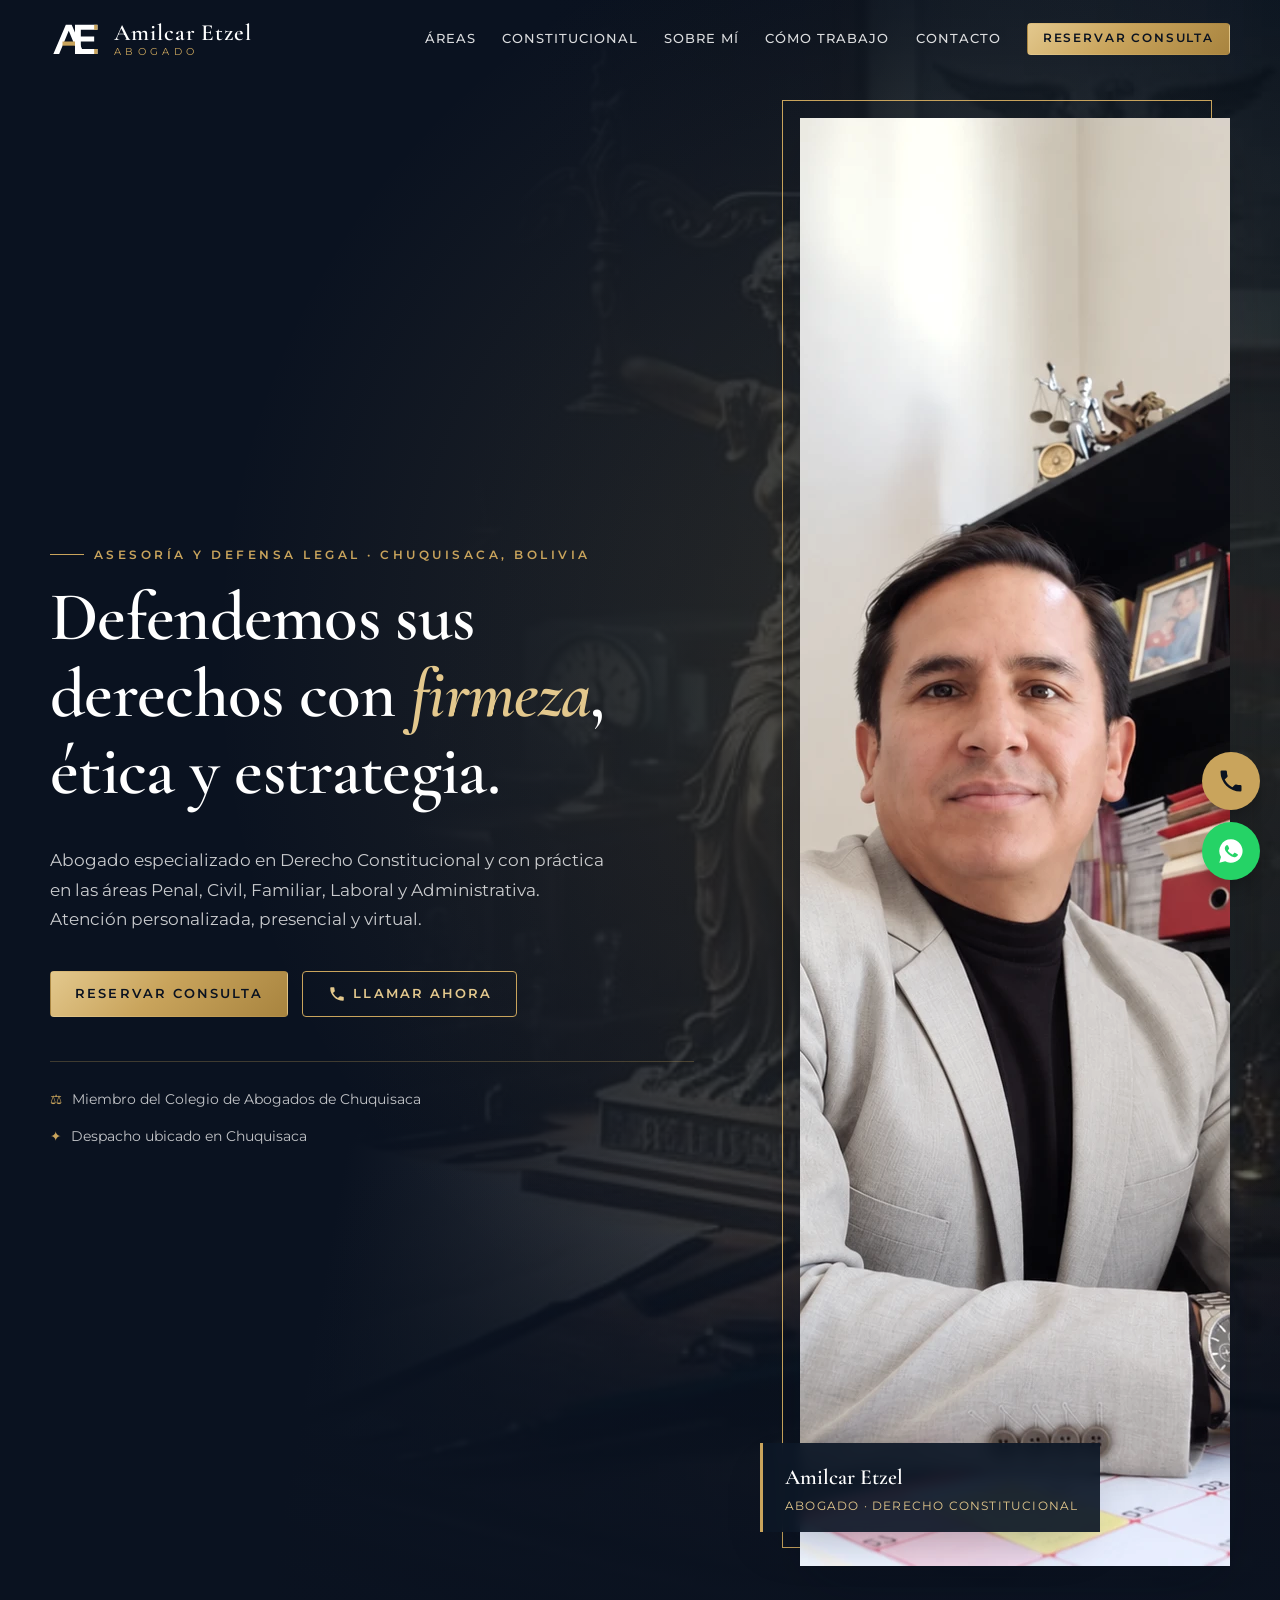
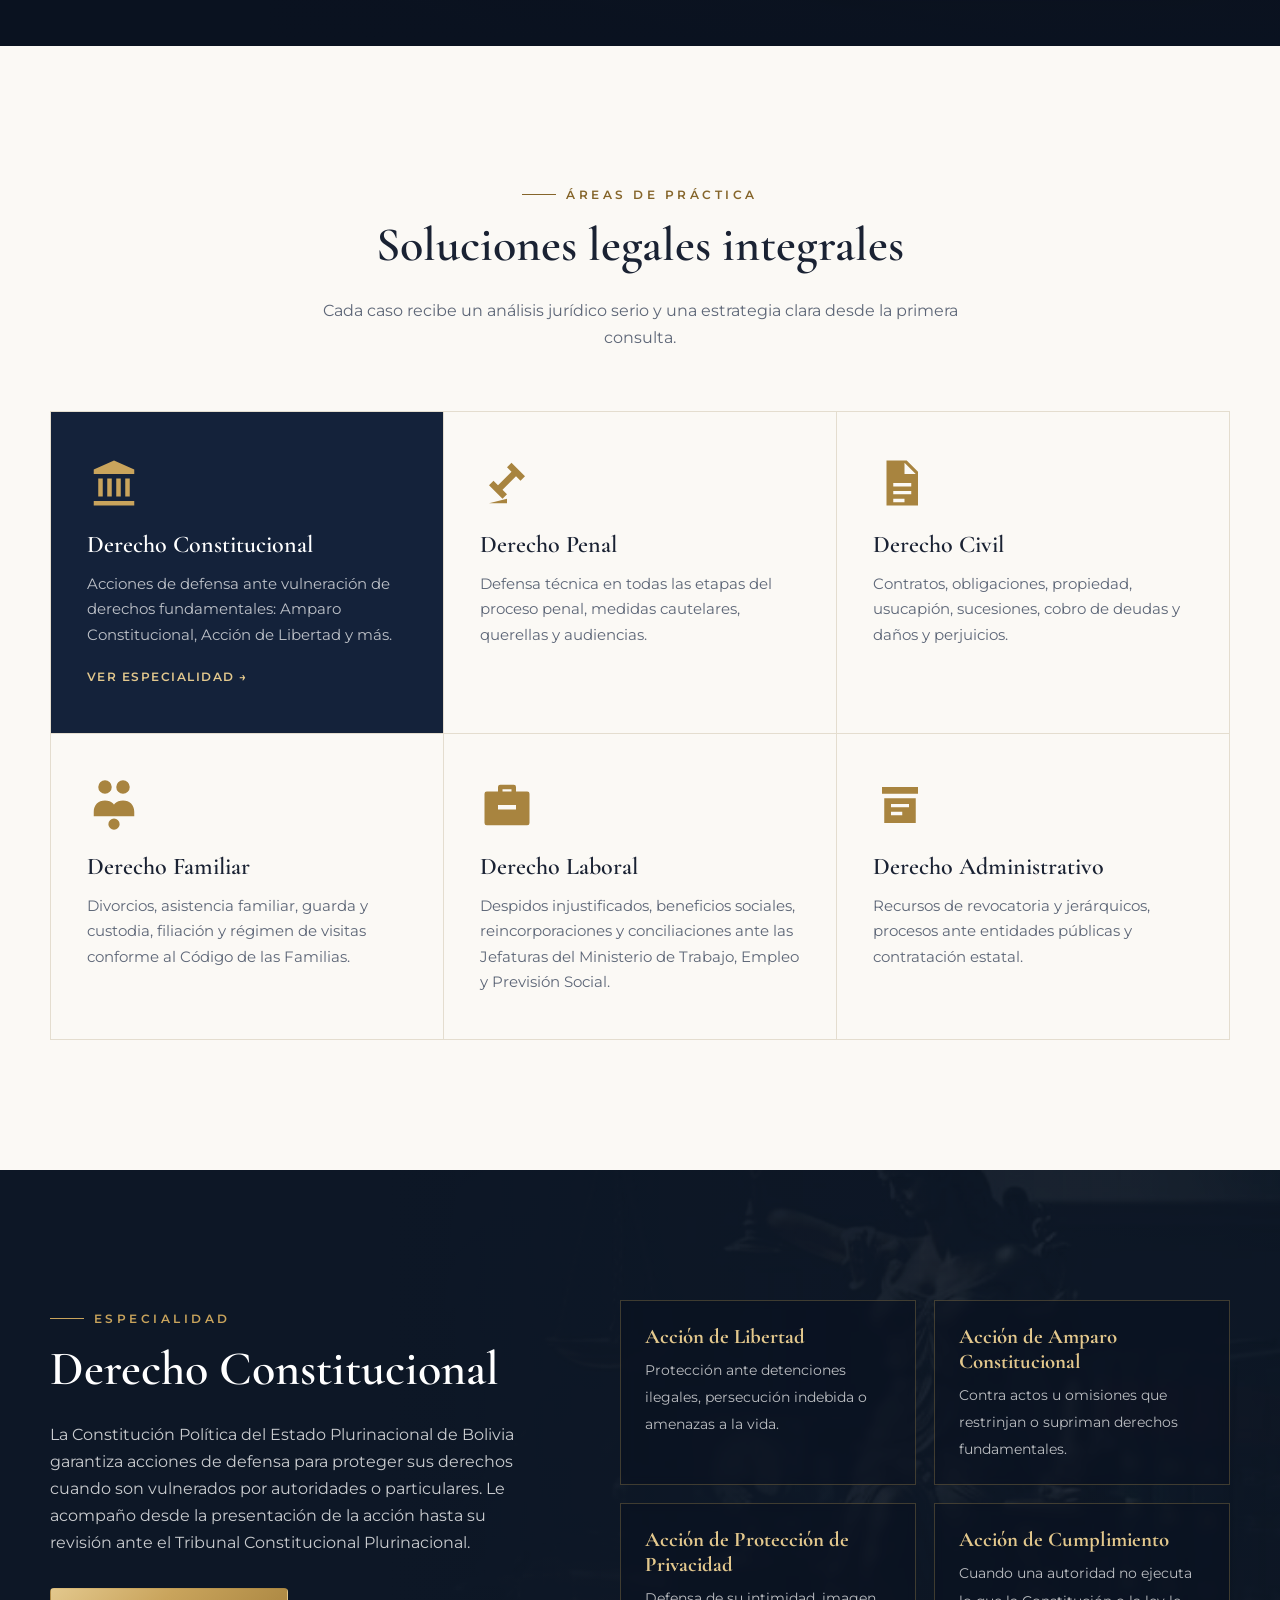
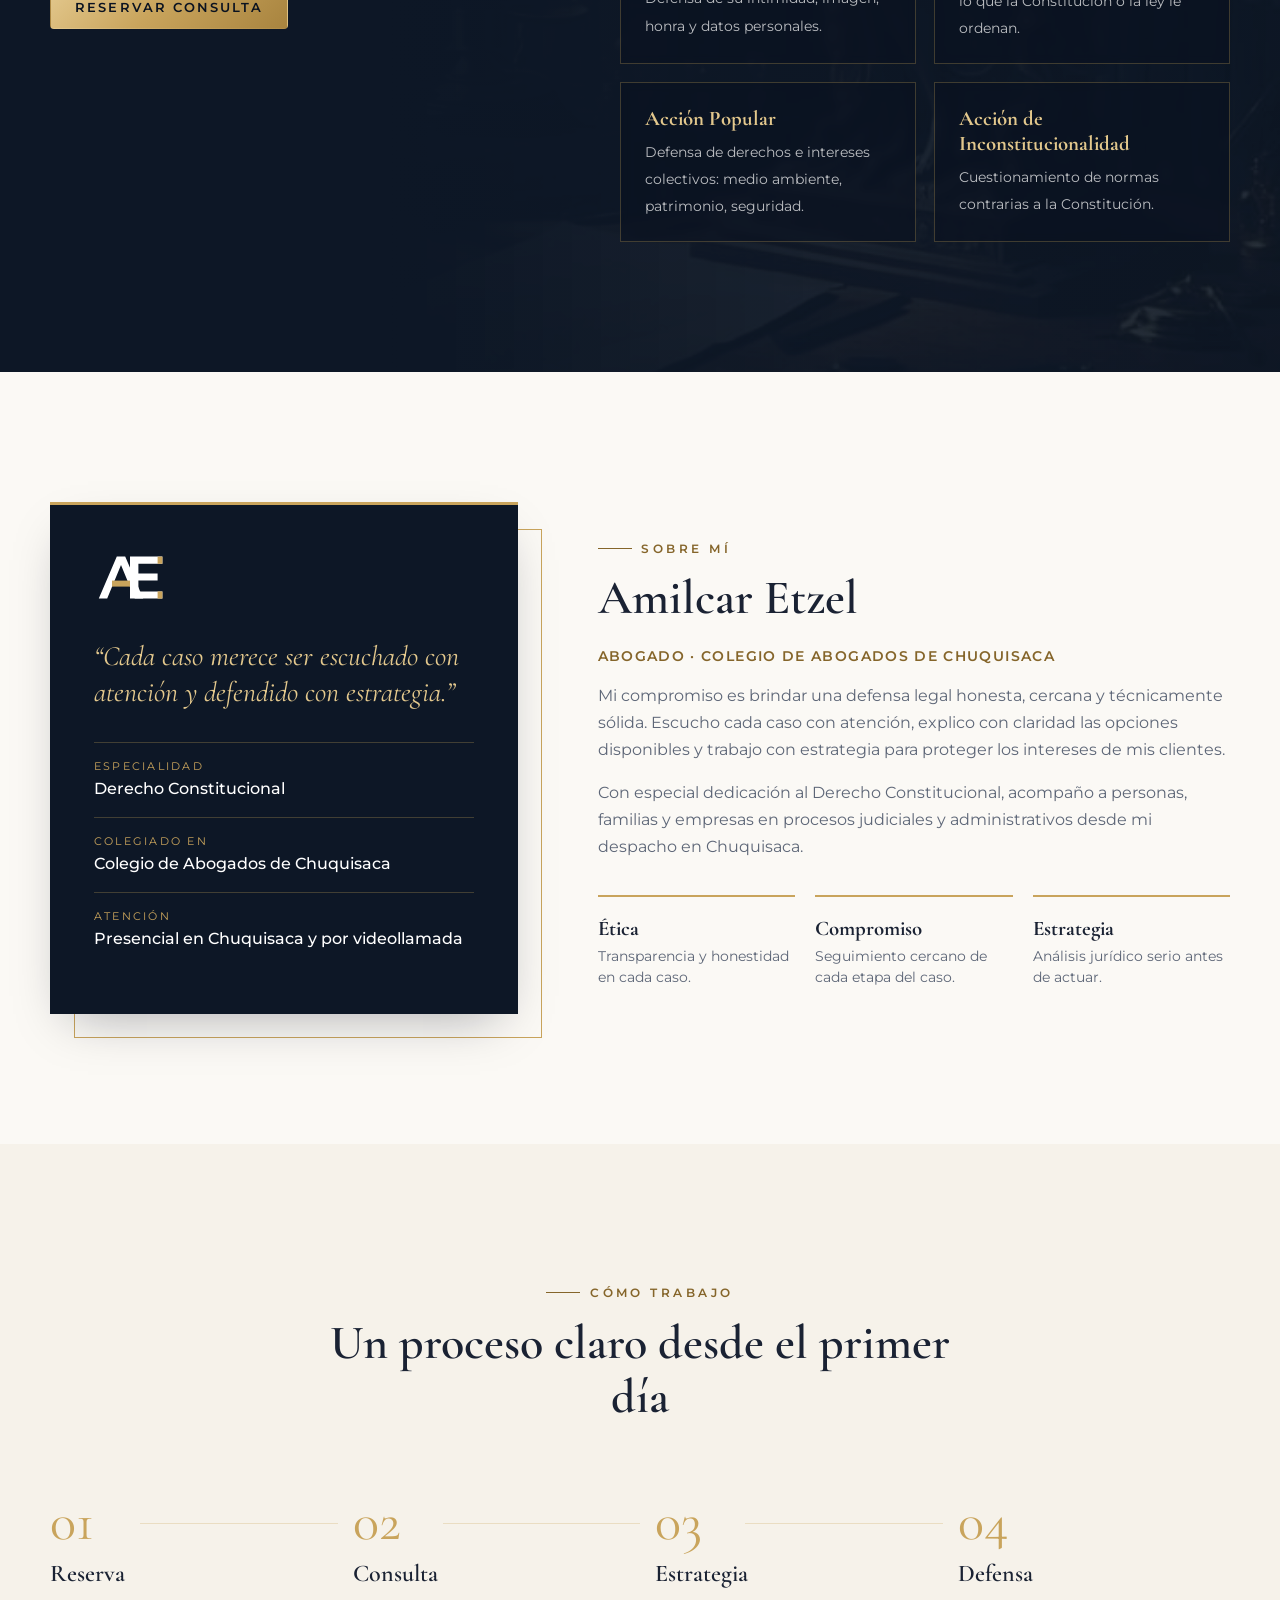
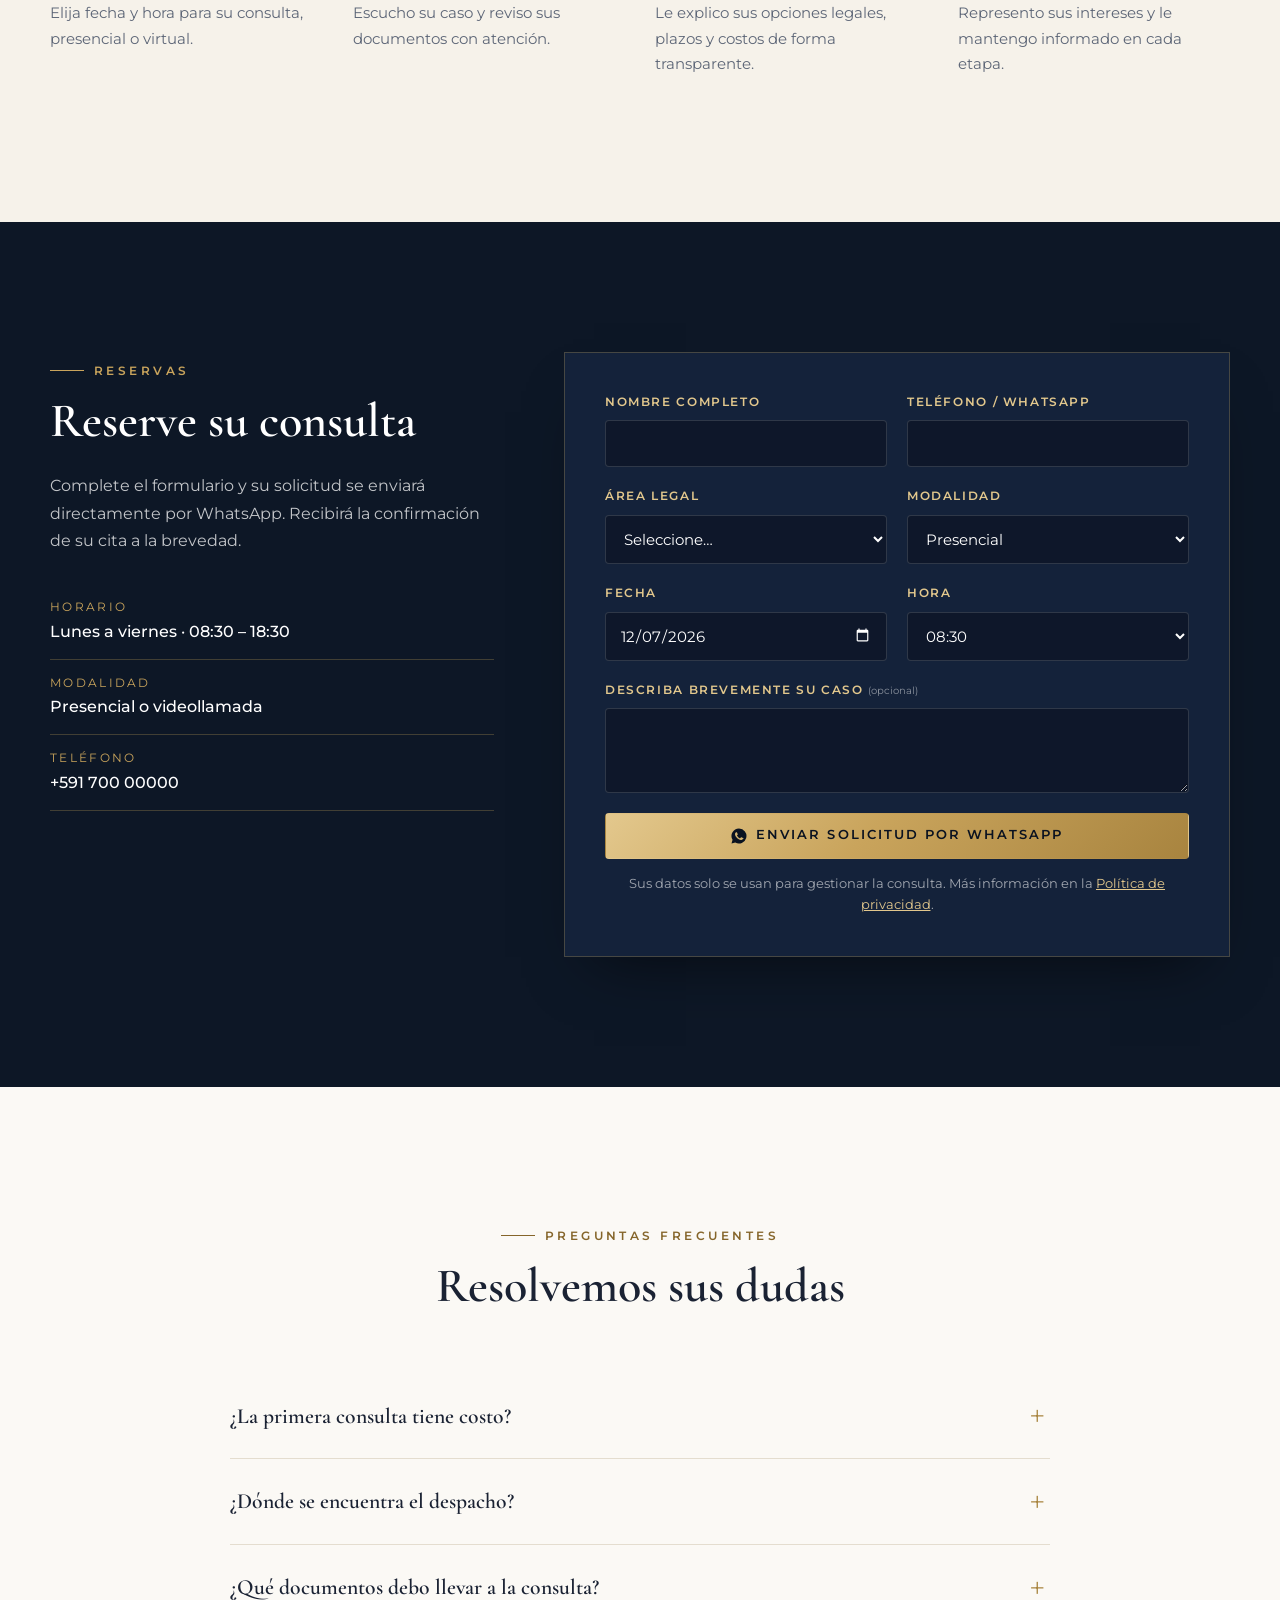
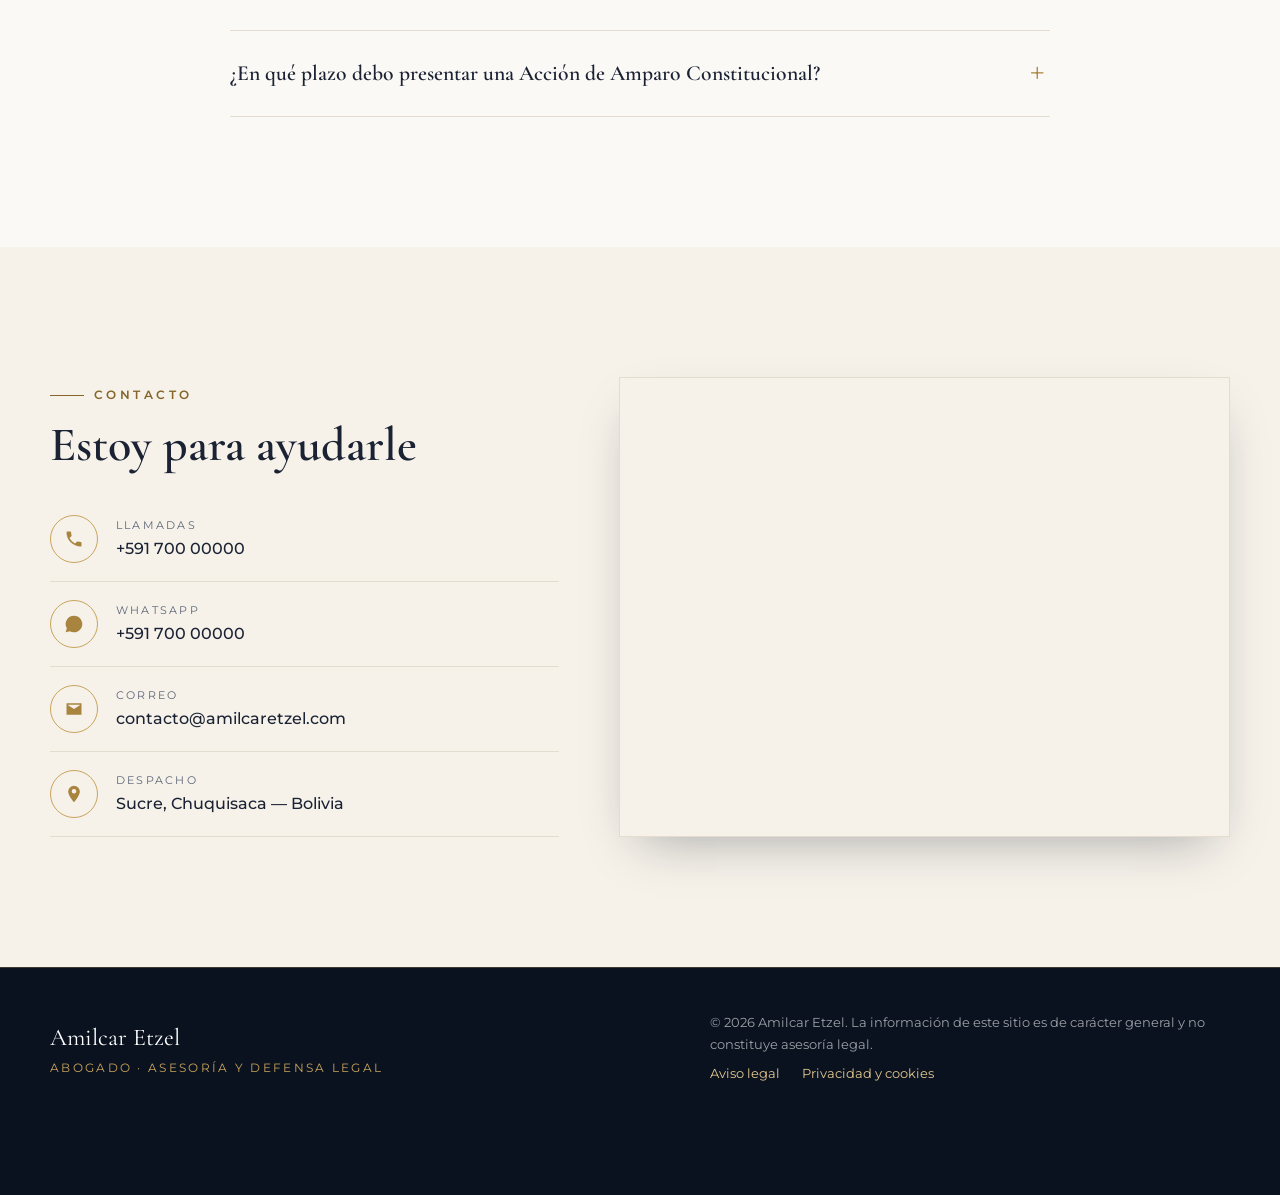
==== commit ac25437a: "Páginas legales, SEO y limpieza del repositorio - Aviso legal, política de privacidad y cookies y pá" ====
--- a/index.html
+++ b/index.html
@@ -5,17 +5,26 @@
   <meta name="viewport" content="width=device-width, initial-scale=1.0" />
   <title>Amilcar Etzel | Abogado · Asesoría y Defensa Legal en Chuquisaca, Bolivia</title>
   <meta name="description" content="Abogado Amilcar Etzel. Asesoría y defensa legal en Derecho Constitucional, Penal, Civil, Familiar, Laboral y Administrativo en Chuquisaca, Bolivia. Reserve su consulta." />
-  <meta property="og:title" content="Amilcar Etzel | Abogado" />
+  <link rel="canonical" href="https://ryancloudops.github.io/abogado-amilcar-etzel/" />
+  <meta property="og:type" content="website" />
+  <meta property="og:locale" content="es_BO" />
+  <meta property="og:site_name" content="Amilcar Etzel · Abogado" />
+  <meta property="og:url" content="https://ryancloudops.github.io/abogado-amilcar-etzel/" />
+  <meta property="og:title" content="Amilcar Etzel | Abogado en Chuquisaca" />
   <meta property="og:description" content="Asesoría y defensa legal. Derecho Constitucional, Penal, Civil, Familiar, Laboral y Administrativo." />
-  <meta property="og:image" content="assets/img/amilcar-despacho.webp" />
+  <meta property="og:image" content="https://ryancloudops.github.io/abogado-amilcar-etzel/assets/img/og-image.jpg" />
+  <meta property="og:image:width" content="1200" />
+  <meta property="og:image:height" content="630" />
+  <meta name="twitter:card" content="summary_large_image" />
   <meta name="theme-color" content="#0d1726" />
   <link rel="icon" href="assets/img/favicon.svg" type="image/svg+xml" />
+  <link rel="apple-touch-icon" href="assets/img/apple-touch-icon.png" />
   <link rel="preconnect" href="https://fonts.googleapis.com" />
   <link rel="preconnect" href="https://fonts.gstatic.com" crossorigin />
   <link href="https://fonts.googleapis.com/css2?family=Cormorant+Garamond:wght@500;600;700&family=Montserrat:wght@300;400;500;600&display=swap" rel="stylesheet" />
   <link rel="stylesheet" href="styles.css" />
 </head>
-<body>
+<body data-page="home">
 
   <!-- ============ HEADER ============ -->
   <header class="header" id="header">
@@ -81,7 +90,7 @@
 
         <div class="hero__photo reveal">
           <div class="hero__frame">
-            <img src="assets/img/amilcar-despacho.webp" alt="Abogado Amilcar Etzel en su despacho" width="1086" height="1448" />
+            <img src="assets/img/amilcar-despacho.webp" alt="Abogado Amilcar Etzel en su despacho" width="1086" height="1448" fetchpriority="high" />
           </div>
           <div class="hero__card">
             <strong>Amilcar Etzel</strong>
@@ -166,7 +175,7 @@
             Le acompaño desde la presentación de la acción hasta su revisión ante el
             Tribunal Constitucional Plurinacional.
           </p>
-          <a href="#reservas" class="btn btn--gold">Consultar mi caso</a>
+          <a href="#reservas" class="btn btn--gold">Reservar consulta</a>
         </div>
 
         <ul class="acciones reveal">
@@ -183,9 +192,23 @@
     <!-- ============ SOBRE MÍ ============ -->
     <section class="section" id="sobre-mi">
       <div class="container about">
-        <div class="about__photo reveal">
-          <img src="assets/img/amilcar-colegio-abogados.webp" alt="Amilcar Etzel en el Colegio de Abogados de Chuquisaca" width="1086" height="1448" loading="lazy" />
-        </div>
+        <aside class="about__card reveal">
+          <svg class="about__mark" viewBox="0 0 120 80" aria-hidden="true">
+            <path d="M8 76 L38 6 L52 6 L82 76 L68 76 L45 20 L22 76 Z" fill="currentColor"/>
+            <rect x="30" y="46" width="30" height="10" fill="var(--gold)"/>
+            <path d="M60 6 H114 V18 H74 V34 H106 V46 H74 V64 H114 V76 H60 Z" fill="currentColor"/>
+            <rect x="106" y="6" width="8" height="12" fill="var(--gold)"/>
+            <rect x="106" y="64" width="8" height="12" fill="var(--gold)"/>
+          </svg>
+          <blockquote class="about__quote">
+            “Cada caso merece ser escuchado con atención y defendido con estrategia.”
+          </blockquote>
+          <ul class="about__facts">
+            <li><span>Especialidad</span><strong>Derecho Constitucional</strong></li>
+            <li><span>Colegiado en</span><strong>Colegio de Abogados de Chuquisaca</strong></li>
+            <li><span>Atención</span><strong>Presencial en Chuquisaca y por videollamada</strong></li>
+          </ul>
+        </aside>
         <div class="about__copy reveal">
           <p class="eyebrow">Sobre mí</p>
           <h2>Amilcar Etzel</h2>
@@ -197,7 +220,7 @@
           </p>
           <p>
             Con especial dedicación al Derecho Constitucional, acompaño a personas, familias y
-            empresas en procesos judiciales y administrativos desde su despacho en Chuquisaca.
+            empresas en procesos judiciales y administrativos desde mi despacho en Chuquisaca.
           </p>
           <ul class="values">
             <li><strong>Ética</strong><span>Transparencia y honestidad en cada caso.</span></li>
@@ -284,6 +307,7 @@
             <svg viewBox="0 0 24 24" aria-hidden="true"><path d="M12 2a10 10 0 0 0-8.6 15.1L2 22l5-1.3A10 10 0 1 0 12 2Zm5.3 14.1c-.2.6-1.3 1.2-1.8 1.2-.5.1-1 .1-3.3-.8a11.7 11.7 0 0 1-4.5-4c-.3-.5-1-1.5-1-2.8s.7-2 1-2.3c.2-.3.5-.4.7-.4h.5c.2 0 .4 0 .6.5l.8 2c.1.2.1.4 0 .6l-.4.6-.4.4c-.1.1-.3.3-.1.6.2.3.7 1.2 1.6 1.9 1 .9 1.9 1.2 2.2 1.3.3.1.5.1.6-.1l.9-1.1c.2-.3.4-.2.7-.1l1.9.9c.3.1.5.2.5.3.1.2.1.7-.1 1.3Z"/></svg>
             Enviar solicitud por WhatsApp
           </button>
+          <p class="form__note">Sus datos solo se usan para gestionar la consulta. Más información en la <a href="privacidad.html">Política de privacidad</a>.</p>
           <div class="booking__done" id="bookingDone" hidden>
             <p>✓ ¡Solicitud preparada! Si WhatsApp no se abrió, <a id="waRetry" target="_blank" rel="noopener">pulse aquí</a>.</p>
             <a id="gcalLink" class="btn btn--ghost btn--block" target="_blank" rel="noopener">Añadir la cita a mi Google Calendar</a>
@@ -359,7 +383,13 @@
         <p class="footer__brand">Amilcar Etzel</p>
         <p class="footer__tag">Abogado · Asesoría y Defensa Legal</p>
       </div>
-      <p class="footer__legal">© <span id="year"></span> Amilcar Etzel. La información de este sitio es de carácter general y no constituye asesoría legal.</p>
+      <div class="footer__legal">
+        <p>© <span id="year"></span> Amilcar Etzel. La información de este sitio es de carácter general y no constituye asesoría legal.</p>
+        <nav class="footer__links" aria-label="Información legal">
+          <a href="aviso-legal.html">Aviso legal</a>
+          <a href="privacidad.html">Privacidad y cookies</a>
+        </nav>
+      </div>
     </div>
   </footer>
 
--- a/styles.css
+++ b/styles.css
@@ -7,6 +7,7 @@
   --gold: #c9a45c;
   --gold-light: #e3c88d;
   --gold-dark: #a8843f;
+  --gold-text: #85652a; /* dorado legible sobre fondos claros (contraste AA) */
   --ivory: #f6f2ea;
   --paper: #fbf9f5;
   --ink: #1a2233;
@@ -47,7 +48,7 @@
   font-size: .78rem;
   letter-spacing: .28em;
   text-transform: uppercase;
-  color: var(--gold-dark);
+  color: var(--gold-text);
   font-weight: 600;
   display: inline-flex;
   align-items: center;
@@ -196,10 +197,18 @@
 
 /* Sobre mí */
 .about { display: grid; grid-template-columns: .85fr 1.15fr; gap: 80px; align-items: center; }
-.about__photo { position: relative; }
-.about__photo::after { content: ""; position: absolute; inset: 24px -24px -24px 24px; border: 1px solid var(--gold); z-index: -1; }
-.about__photo img { aspect-ratio: 4 / 5; object-fit: cover; object-position: 70% 25%; width: 100%; box-shadow: var(--shadow); }
-.about__role { color: var(--gold-dark); font-weight: 600; font-size: .85rem; letter-spacing: .1em; text-transform: uppercase; margin-top: -.4em; }
+.about__card {
+  position: relative; background: var(--navy-800); color: #fff;
+  padding: 48px 44px; box-shadow: var(--shadow); border-top: 3px solid var(--gold);
+}
+.about__card::after { content: ""; position: absolute; inset: 24px -24px -24px 24px; border: 1px solid var(--gold); z-index: -1; }
+.about__mark { width: 72px; height: 48px; color: #fff; margin-bottom: 28px; }
+.about__quote { margin: 0 0 32px; font-family: var(--serif); font-size: 1.75rem; font-style: italic; line-height: 1.3; color: var(--gold-light); }
+.about__facts { list-style: none; margin: 0; padding: 0; }
+.about__facts li { display: flex; flex-direction: column; padding: 14px 0; border-top: 1px solid var(--line); }
+.about__facts span { font-size: .7rem; letter-spacing: .2em; text-transform: uppercase; color: var(--gold); }
+.about__facts strong { font-weight: 500; font-size: .98rem; }
+.about__role { color: var(--gold-text); font-weight: 600; font-size: .85rem; letter-spacing: .1em; text-transform: uppercase; margin-top: -.4em; }
 .about__copy > p:not(.eyebrow):not(.about__role) { color: var(--muted); }
 .values { list-style: none; padding: 0; margin: 34px 0 0; display: grid; grid-template-columns: repeat(3, 1fr); gap: 20px; }
 .values li { border-top: 2px solid var(--gold); padding-top: 14px; }
@@ -241,6 +250,8 @@
 .booking__done { text-align: center; font-size: .92rem; color: rgba(255,255,255,.85); }
 .booking__done a:not(.btn) { color: var(--gold-light); text-decoration: underline; }
 .booking__done .btn { margin-top: 6px; }
+.form__note { grid-column: 1 / -1; margin: -6px 0 0; font-size: .8rem; color: rgba(255,255,255,.6); text-align: center; }
+.form__note a { color: var(--gold-light); text-decoration: underline; }
 
 /* FAQ */
 .faq details { border-bottom: 1px solid #e4ddcf; }
@@ -261,7 +272,7 @@
 .contact__ico svg { width: 20px; height: 20px; }
 .contact__list small { display: block; font-size: .7rem; letter-spacing: .2em; text-transform: uppercase; color: var(--muted); }
 .contact__list a, .contact__list span:not(.contact__ico) { font-weight: 500; font-size: 1.02rem; word-break: break-word; }
-.contact__list a:hover { color: var(--gold-dark); }
+.contact__list a:hover { color: var(--gold-text); }
 .contact__map { min-height: 380px; border: 1px solid #e4ddcf; box-shadow: var(--shadow); }
 .contact__map iframe { width: 100%; height: 100%; min-height: 380px; border: 0; display: block; filter: grayscale(.35); }
 
@@ -270,7 +281,27 @@
 .footer__inner { display: flex; justify-content: space-between; align-items: center; gap: 30px; flex-wrap: wrap; }
 .footer__brand { font-family: var(--serif); font-size: 1.5rem; color: #fff; margin: 0; }
 .footer__tag { font-size: .72rem; letter-spacing: .2em; text-transform: uppercase; color: var(--gold); margin: 0; }
-.footer__legal { font-size: .8rem; max-width: 520px; margin: 0; }
+.footer__legal { font-size: .8rem; max-width: 520px; }
+.footer__legal p { margin: 0 0 .6em; }
+.footer__links { display: flex; flex-wrap: wrap; gap: 6px 22px; }
+.footer__links a { color: var(--gold-light); }
+.footer__links a:hover { text-decoration: underline; }
+
+/* Páginas legales y 404 */
+.page { padding: calc(var(--header-h) + 60px) 0 90px; }
+.page--legal .header, .page--404 .header { background: rgba(10, 18, 32, .94); }
+.legal h1 { font-size: clamp(2.2rem, 4.5vw, 3.2rem); }
+.legal h2 { font-size: 1.7rem; margin-top: 1.6em; }
+.legal p, .legal li { color: var(--muted); }
+.legal ul { padding-left: 1.2em; }
+.legal strong { color: var(--ink); }
+.legal a:not(.btn) { color: var(--gold-text); text-decoration: underline; }
+.legal__updated { font-size: .85rem; }
+.legal__back { margin-top: 3em; }
+.notfound { min-height: 100vh; min-height: 100svh; display: grid; place-items: center; text-align: center; background: var(--navy-900); color: #fff; padding: 120px 0 60px; }
+.notfound__code { font-family: var(--serif); font-size: clamp(5rem, 16vw, 9rem); line-height: 1; color: var(--gold); margin: 0; }
+.notfound p { color: rgba(255,255,255,.75); }
+.notfound .btn { margin-top: 1.4em; }
 
 /* Botones flotantes */
 .fab { position: fixed; right: 20px; bottom: 20px; z-index: 60; display: flex; flex-direction: column; gap: 12px; }
@@ -315,7 +346,7 @@
   .hero { text-align: left; }
   .hero__photo { justify-self: center; order: -1; width: min(340px, 85%); }
   .hero__card { left: -16px; }
-  .about__photo { width: min(420px, 90%); margin-inline: auto; }
+  .about__card { margin-right: 24px; }
 }
 
 @media (max-width: 600px) {
@@ -327,4 +358,7 @@
   .booking__form { grid-template-columns: 1fr; padding: 26px 20px; }
   .hero__actions .btn { flex: 1 1 100%; }
   .fab__btn { width: 52px; height: 52px; }
-}
+  .page--legal .header .btn, .page--404 .header .btn { display: none; }
+  .about__card { padding: 36px 26px; }
+  .about__quote { font-size: 1.5rem; }
+}
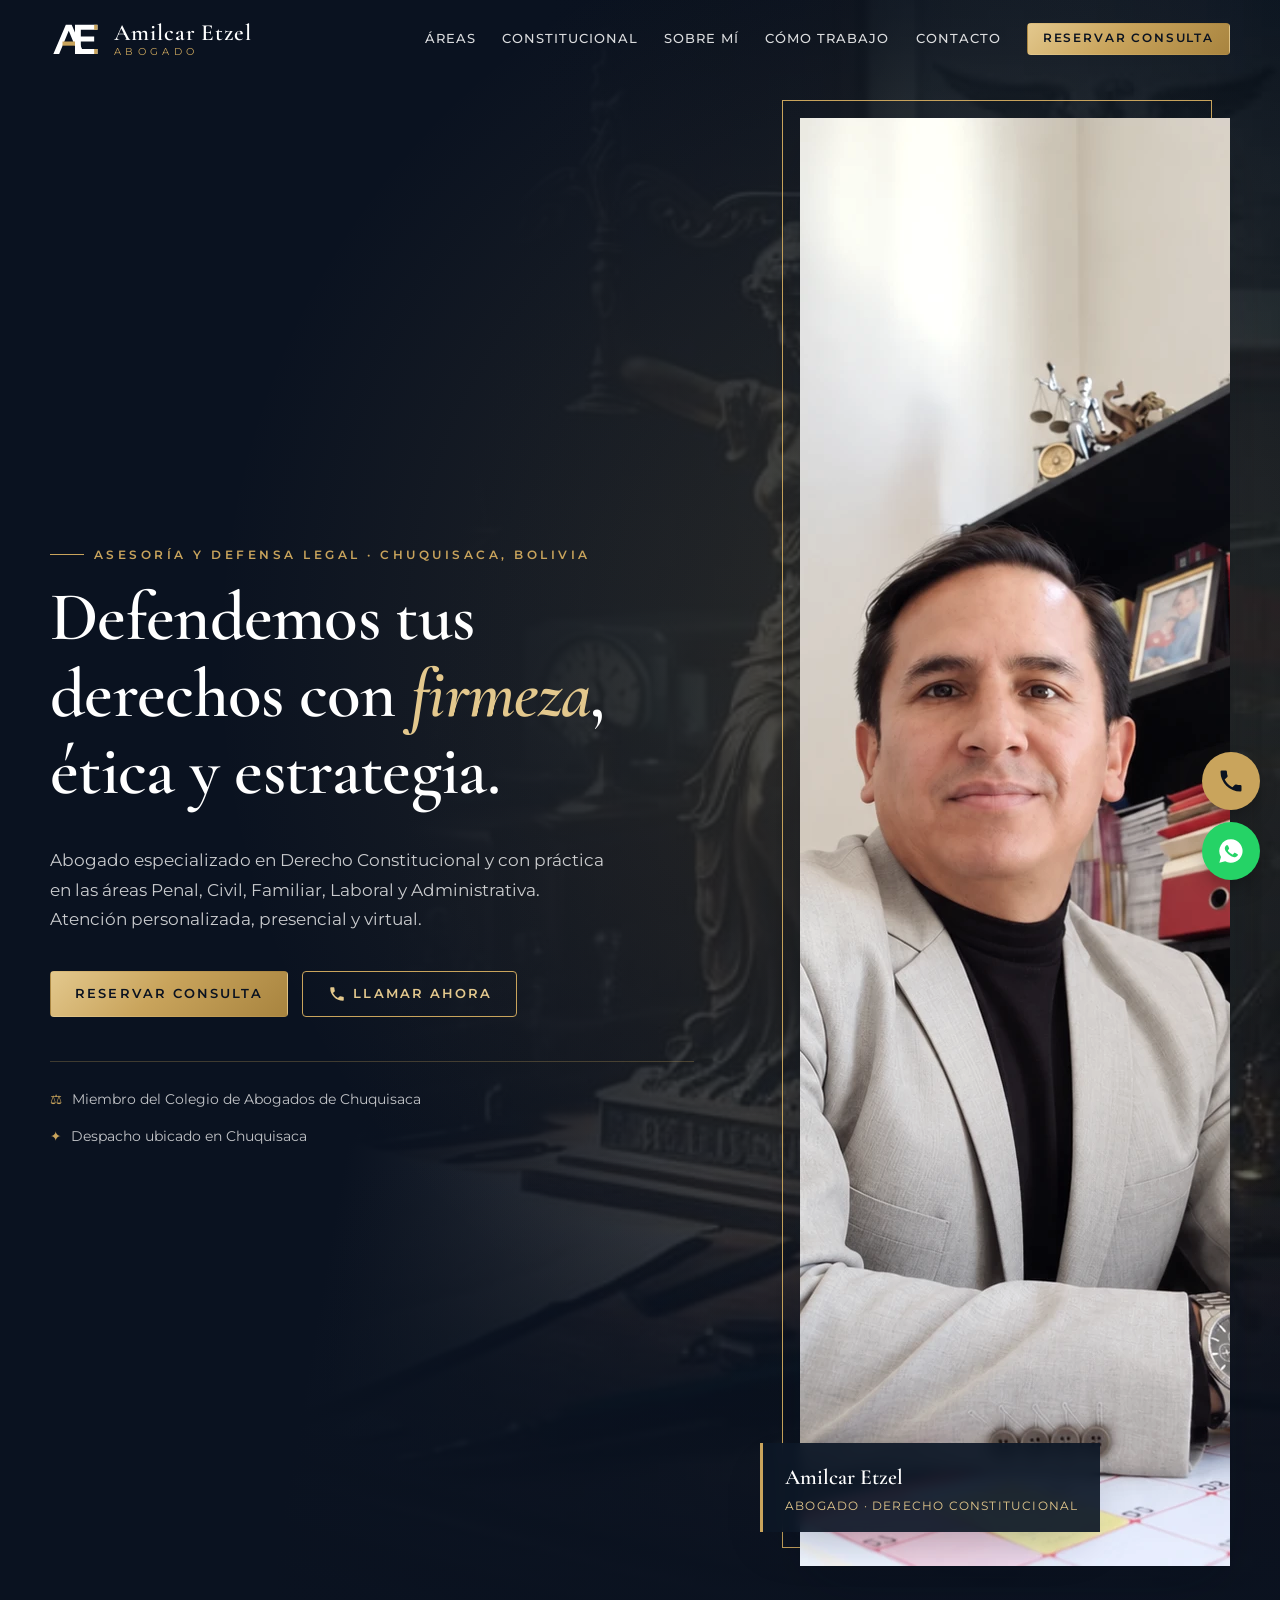
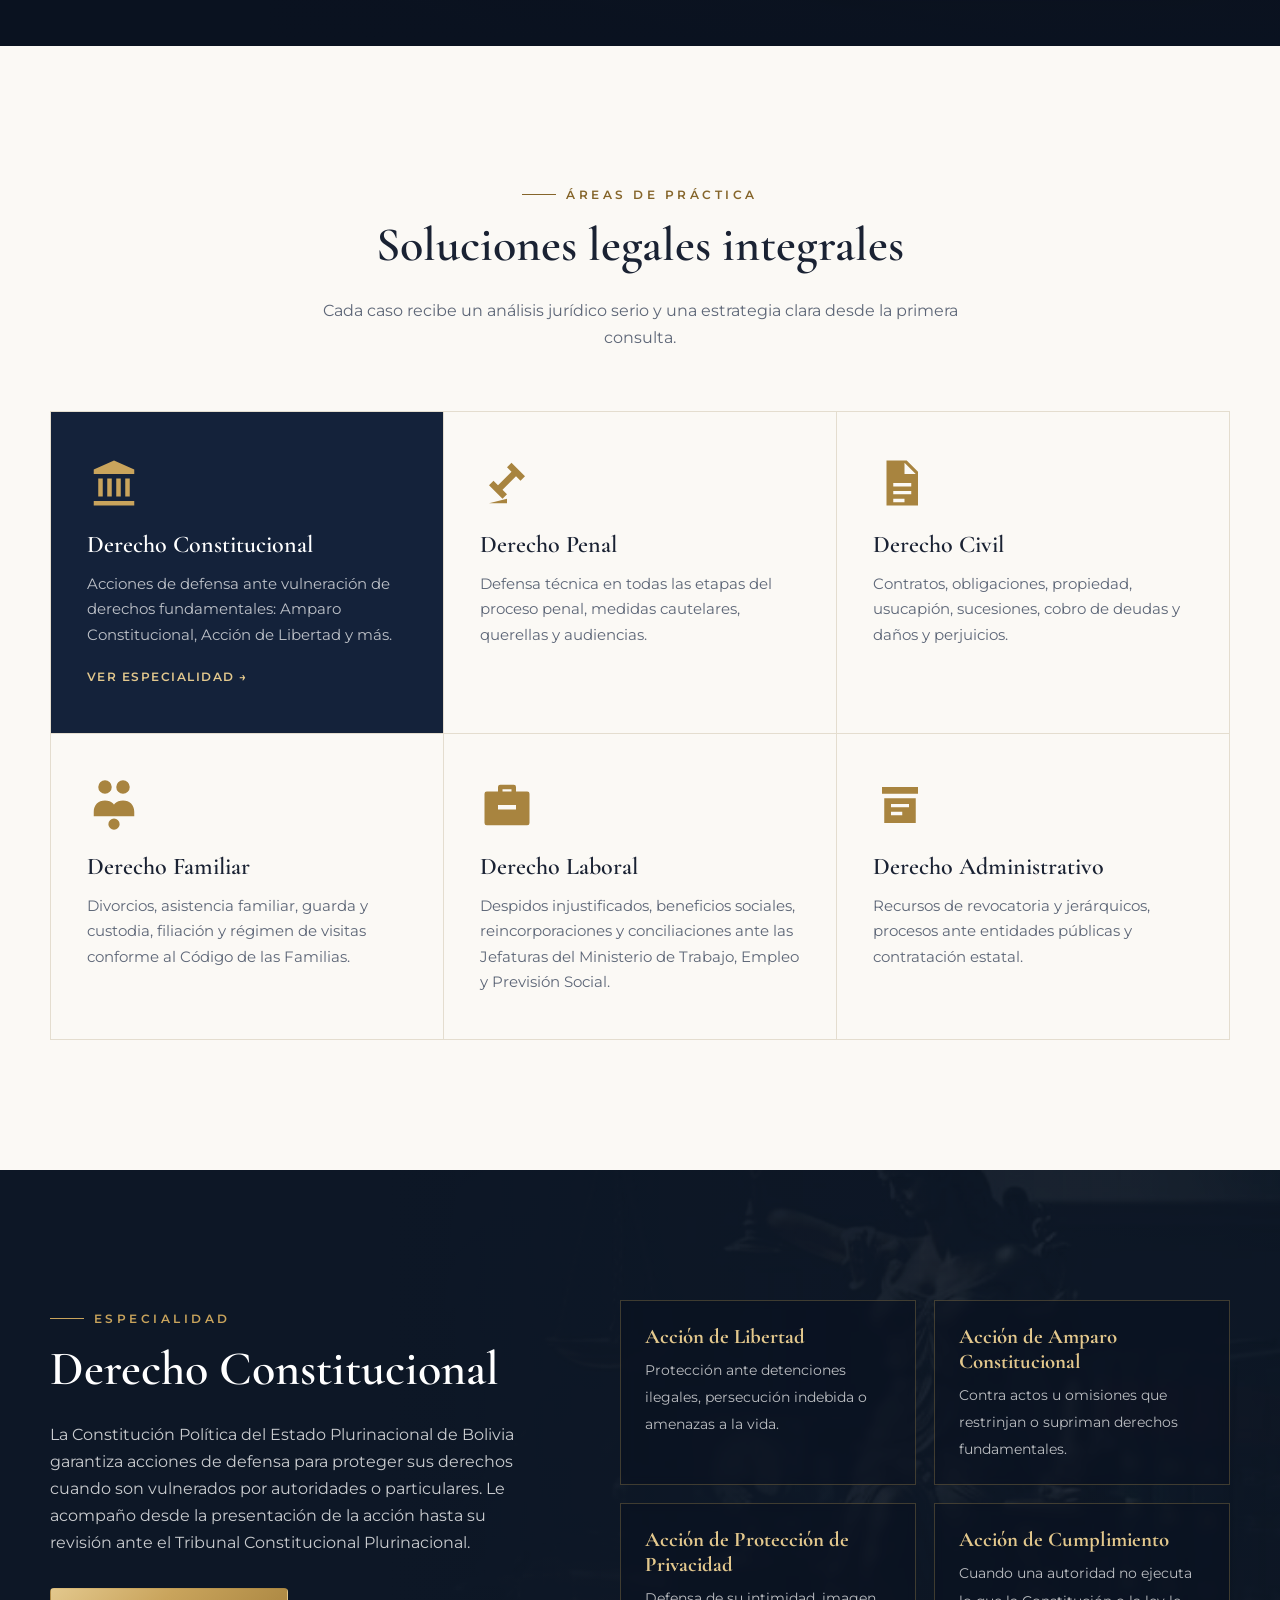
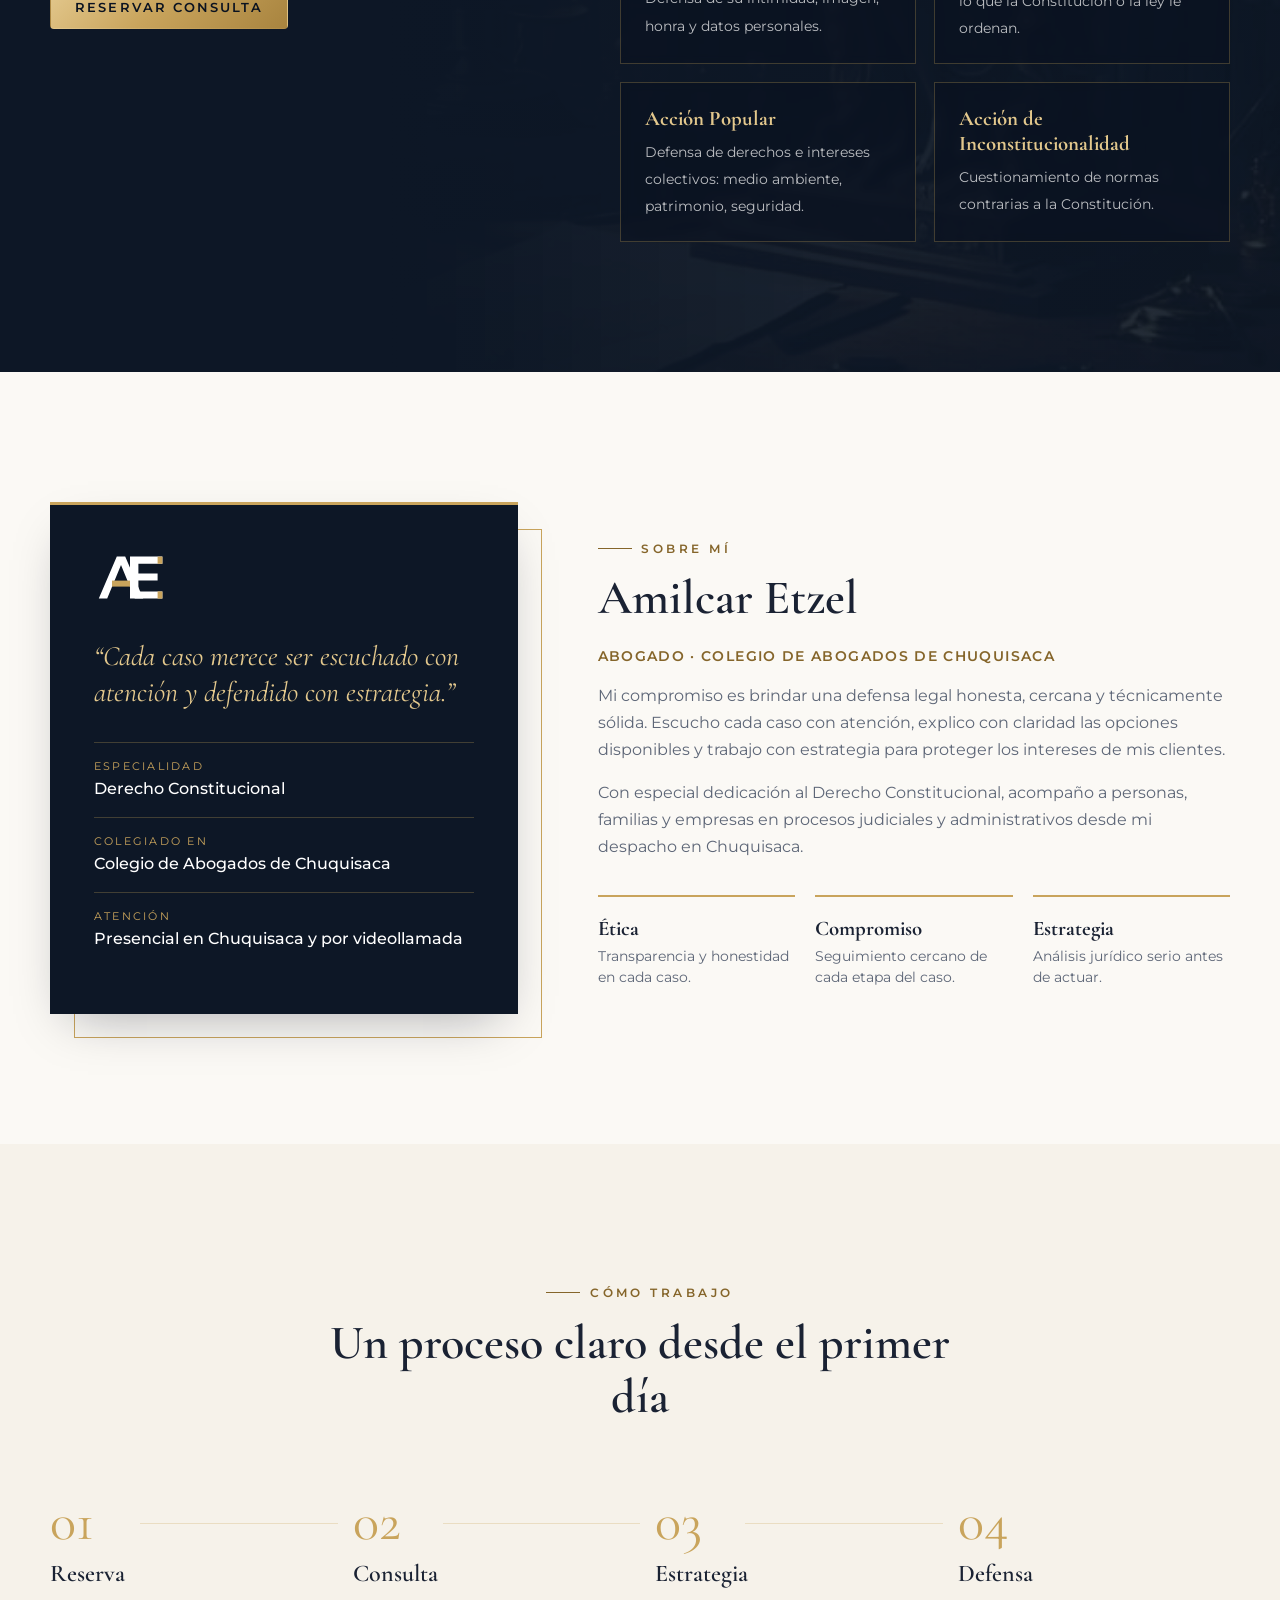
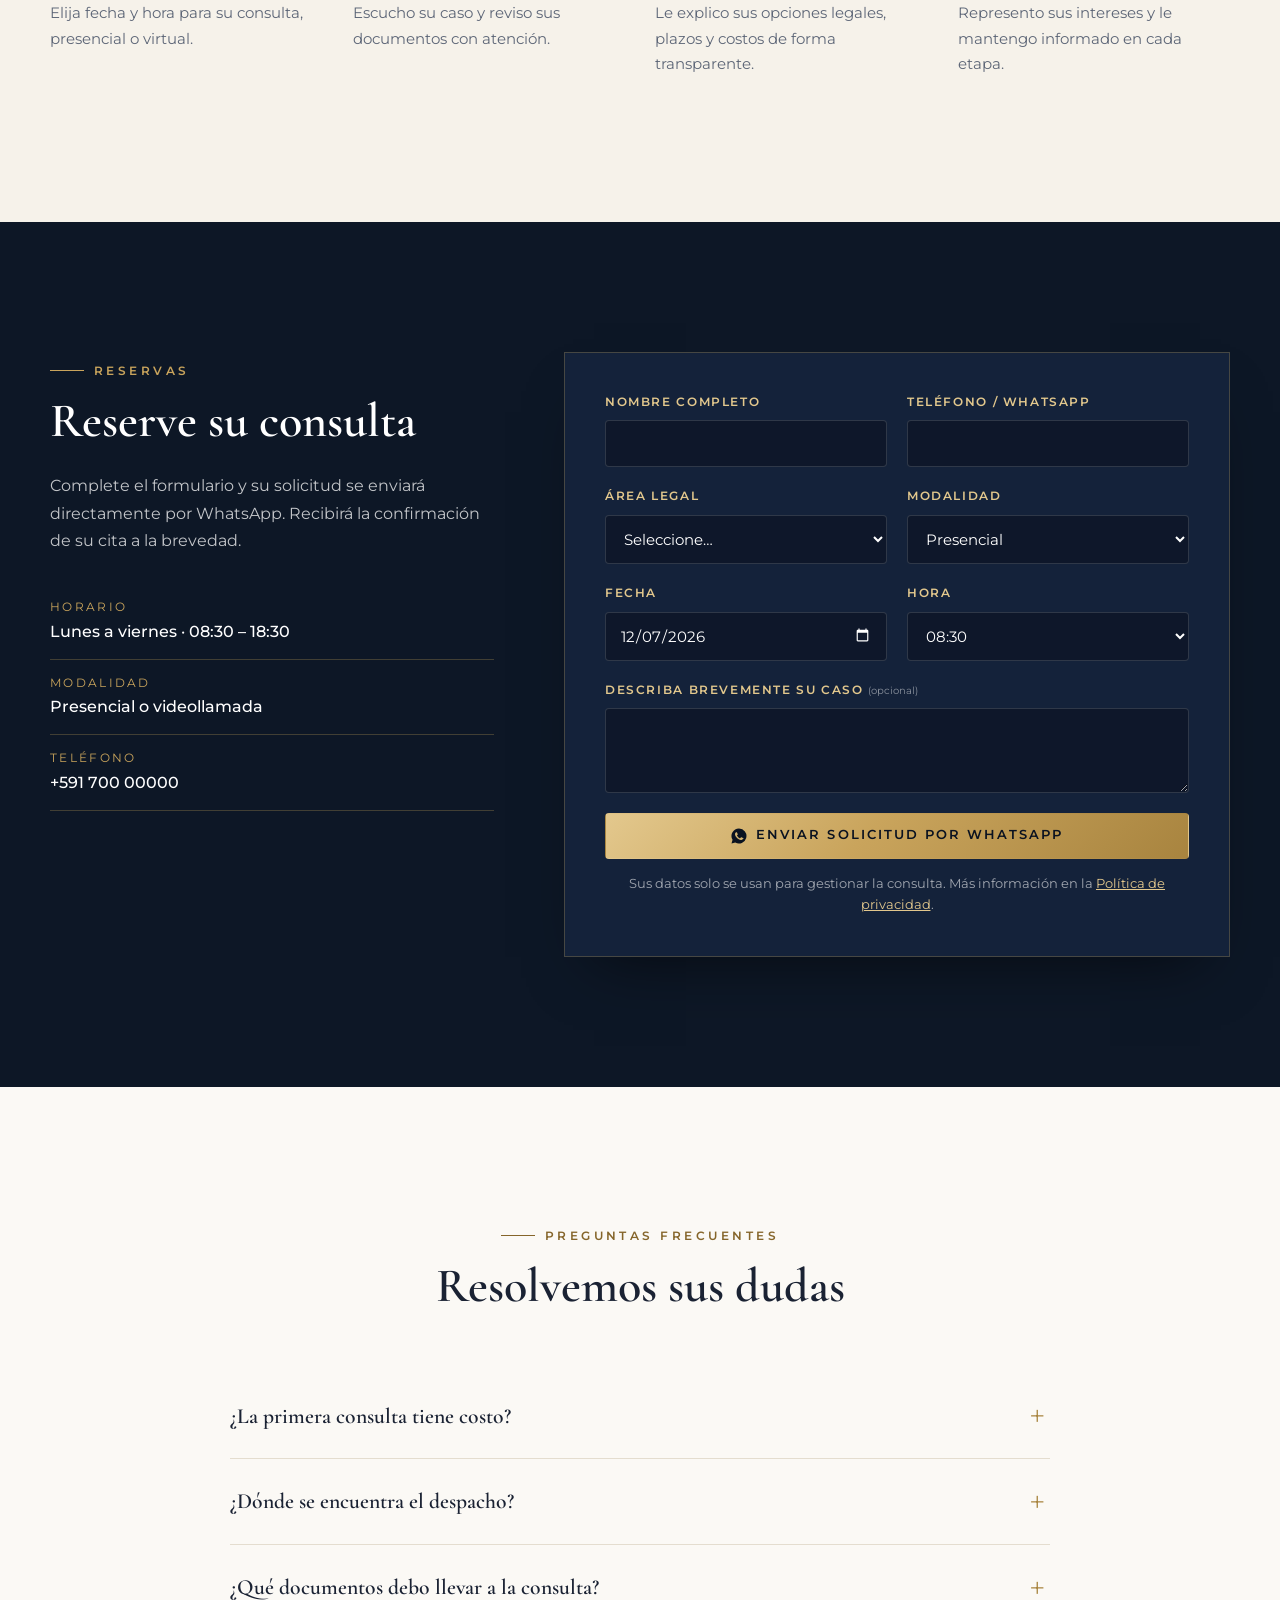
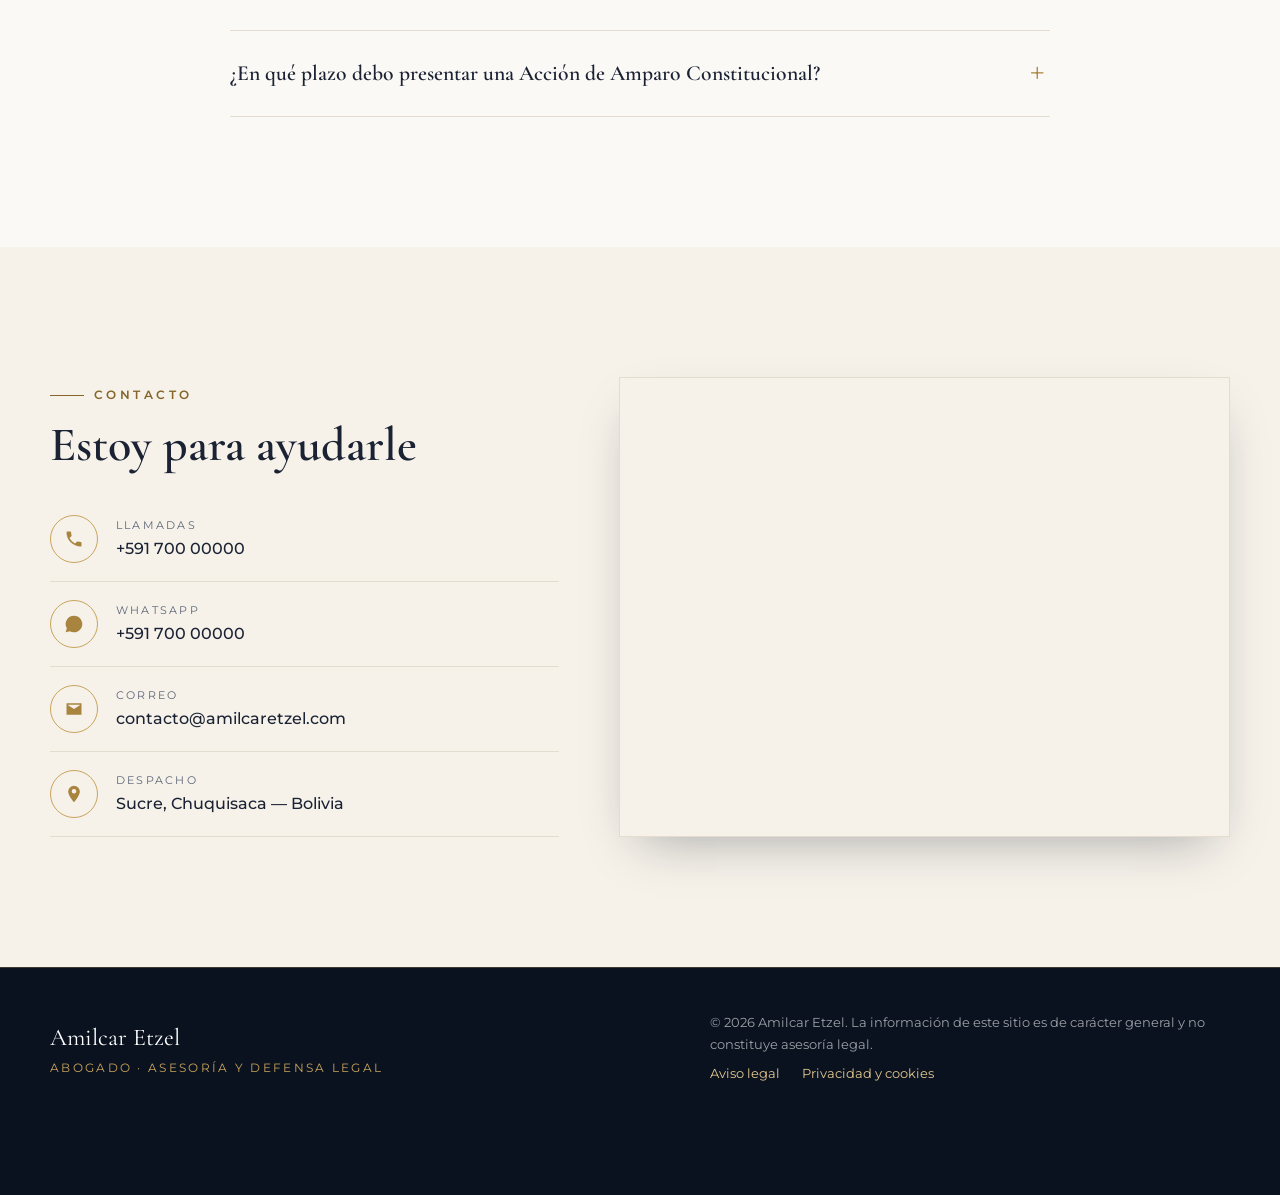
==== commit 50e3d633: "Titular de portada: tus derechos" ====
--- a/index.html
+++ b/index.html
@@ -5,14 +5,14 @@
   <meta name="viewport" content="width=device-width, initial-scale=1.0" />
   <title>Amilcar Etzel | Abogado · Asesoría y Defensa Legal en Chuquisaca, Bolivia</title>
   <meta name="description" content="Abogado Amilcar Etzel. Asesoría y defensa legal en Derecho Constitucional, Penal, Civil, Familiar, Laboral y Administrativo en Chuquisaca, Bolivia. Reserve su consulta." />
-  <link rel="canonical" href="https://ryancloudops.github.io/abogado-amilcar-etzel/" />
+  <link rel="canonical" href="https://ryancloudops.github.io/web-abogado/" />
   <meta property="og:type" content="website" />
   <meta property="og:locale" content="es_BO" />
   <meta property="og:site_name" content="Amilcar Etzel · Abogado" />
-  <meta property="og:url" content="https://ryancloudops.github.io/abogado-amilcar-etzel/" />
+  <meta property="og:url" content="https://ryancloudops.github.io/web-abogado/" />
   <meta property="og:title" content="Amilcar Etzel | Abogado en Chuquisaca" />
   <meta property="og:description" content="Asesoría y defensa legal. Derecho Constitucional, Penal, Civil, Familiar, Laboral y Administrativo." />
-  <meta property="og:image" content="https://ryancloudops.github.io/abogado-amilcar-etzel/assets/img/og-image.jpg" />
+  <meta property="og:image" content="https://ryancloudops.github.io/web-abogado/assets/img/og-image.jpg" />
   <meta property="og:image:width" content="1200" />
   <meta property="og:image:height" content="630" />
   <meta name="twitter:card" content="summary_large_image" />
@@ -70,7 +70,7 @@
       <div class="container hero__inner">
         <div class="hero__copy reveal">
           <p class="eyebrow">Asesoría y Defensa Legal · Chuquisaca, Bolivia</p>
-          <h1>Defendemos sus derechos con <em>firmeza</em>, ética y estrategia.</h1>
+          <h1>Defendemos tus derechos con <em>firmeza</em>, ética y estrategia.</h1>
           <p class="hero__lead">
             Abogado especializado en Derecho Constitucional y con práctica en las áreas Penal, Civil,
             Familiar, Laboral y Administrativa. Atención personalizada, presencial y virtual.
